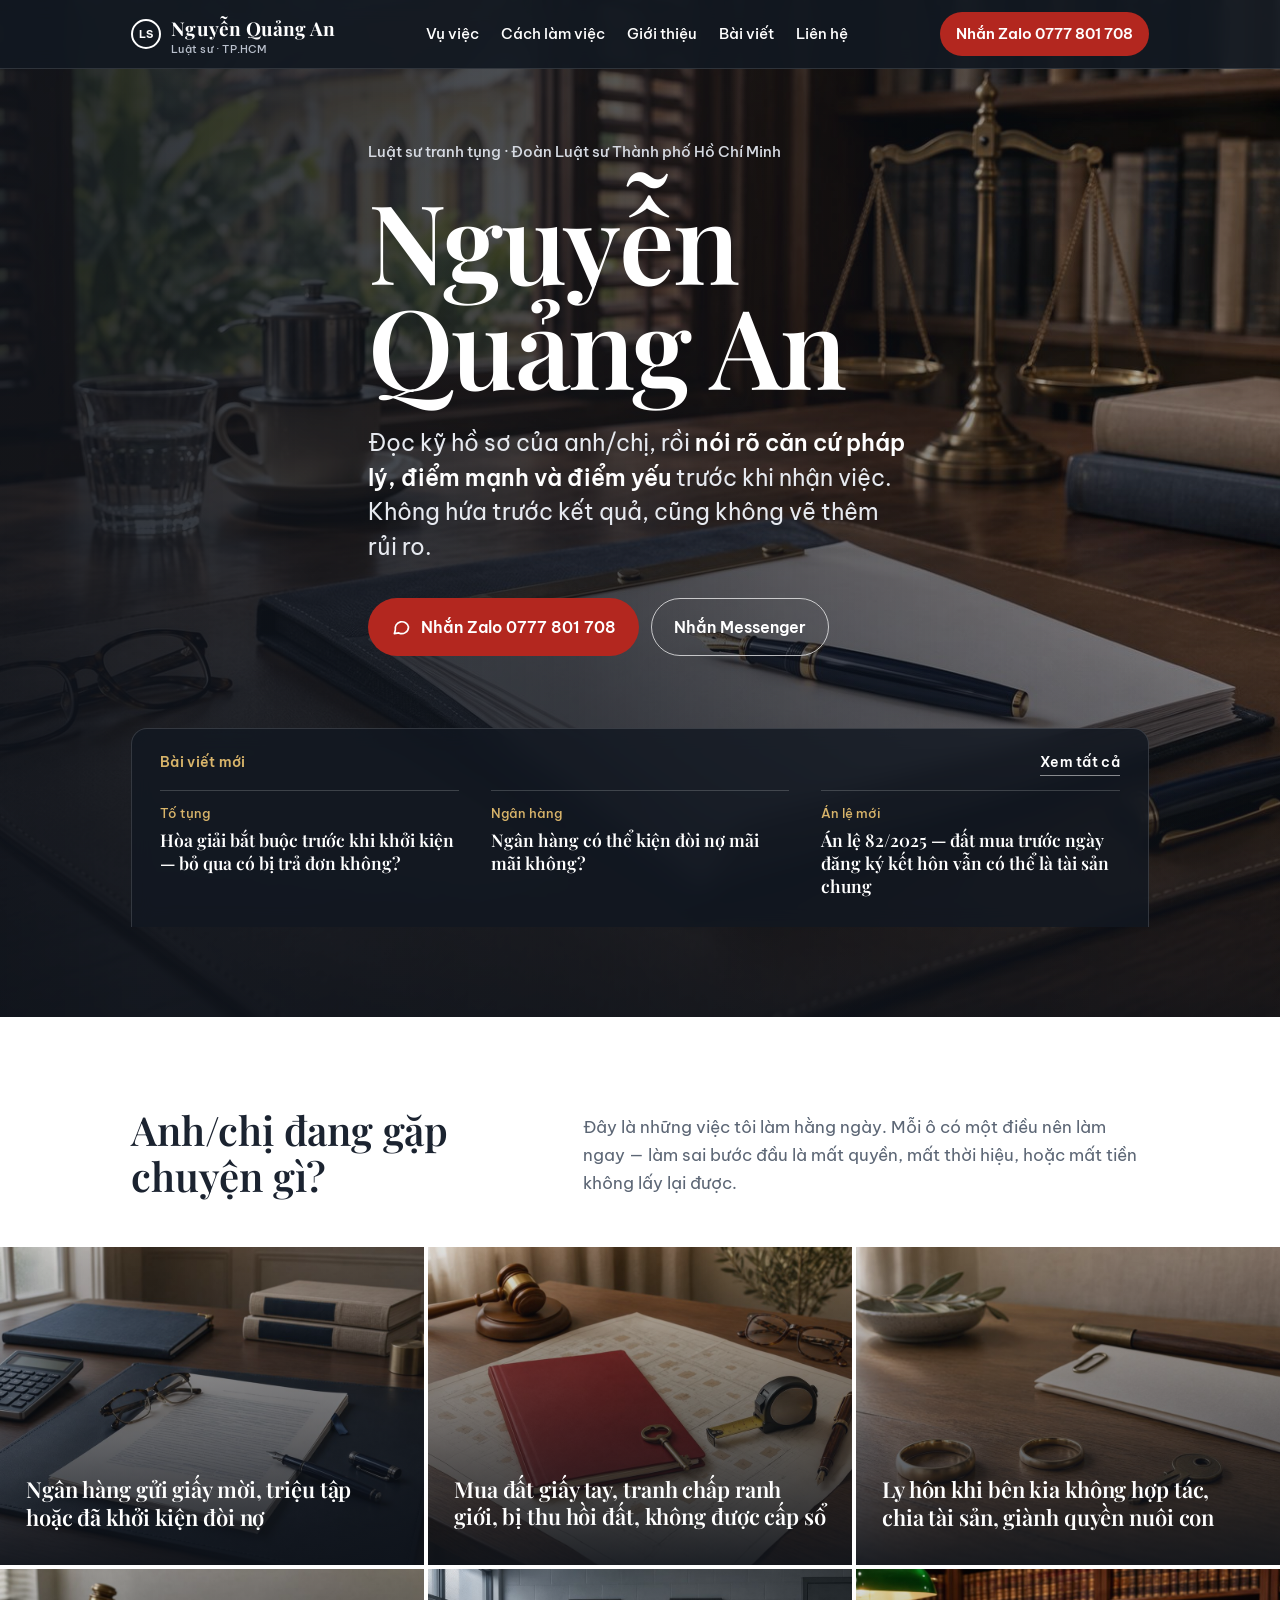
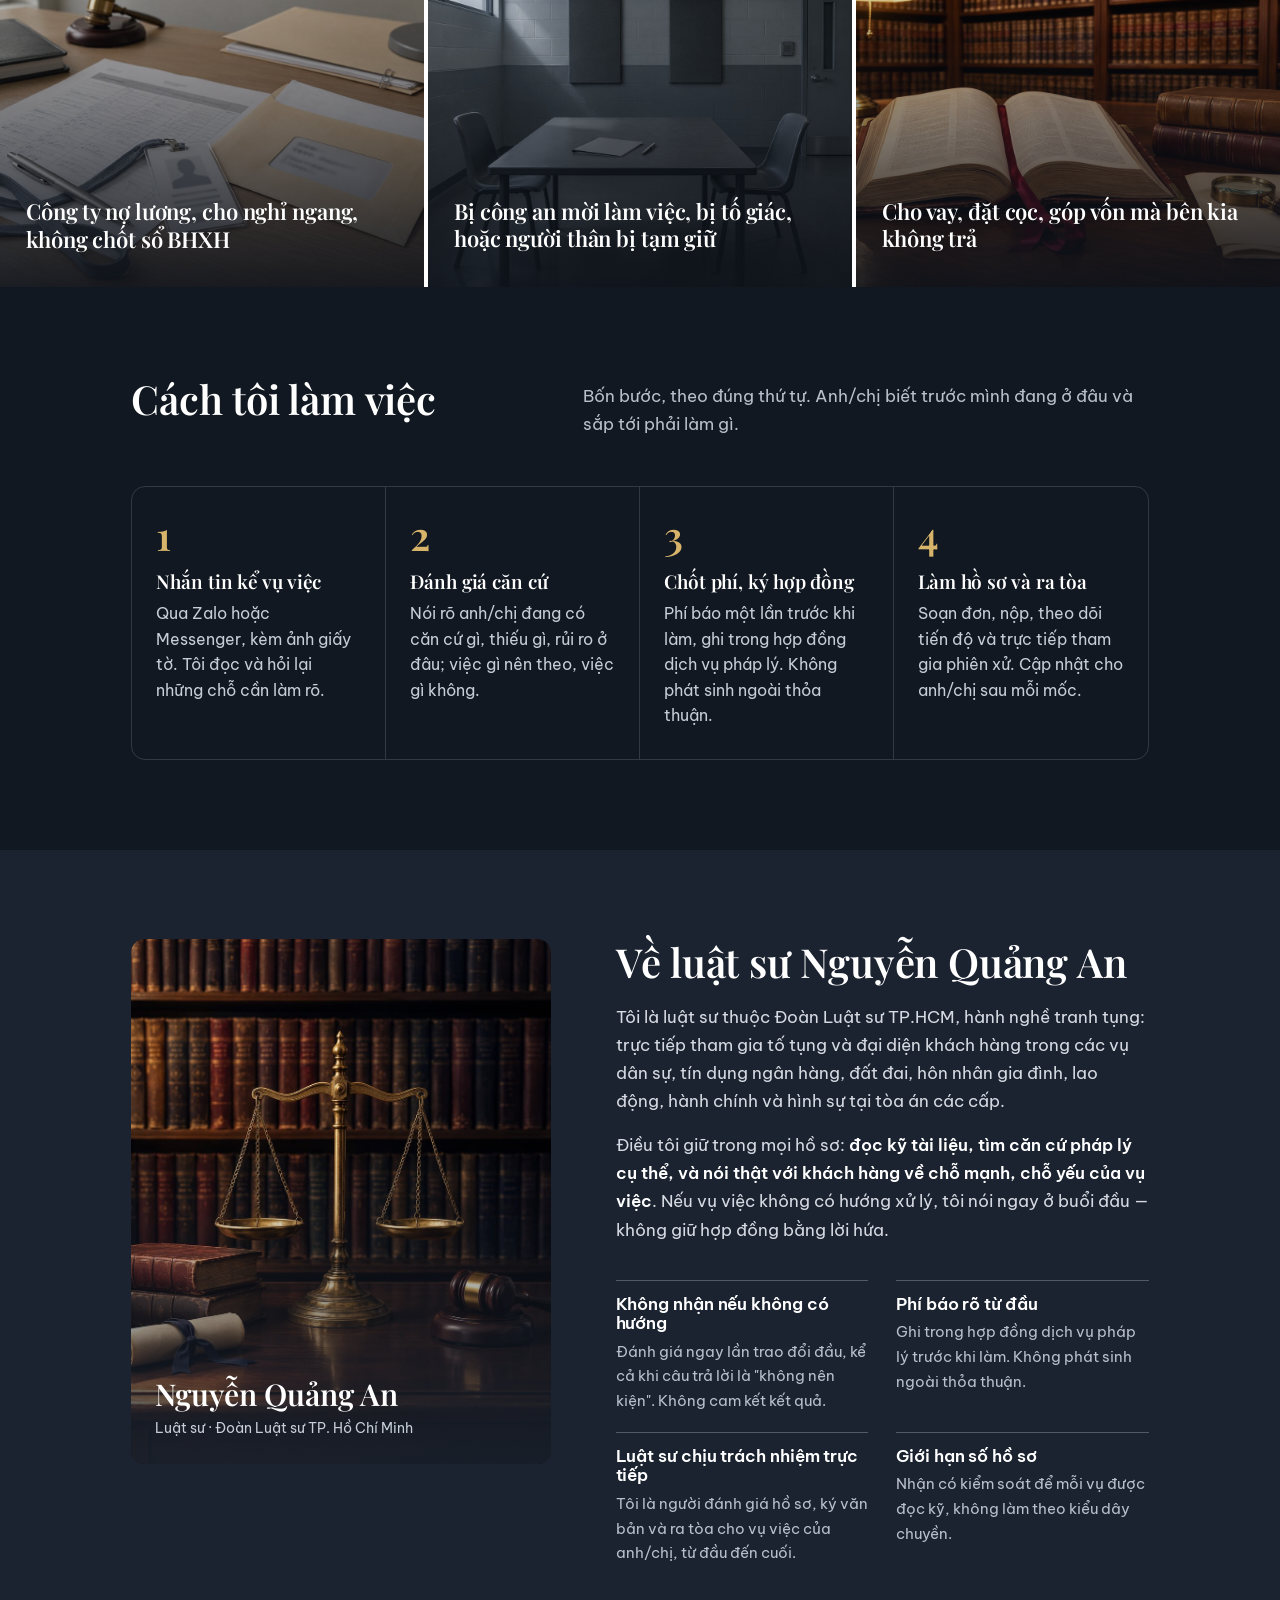
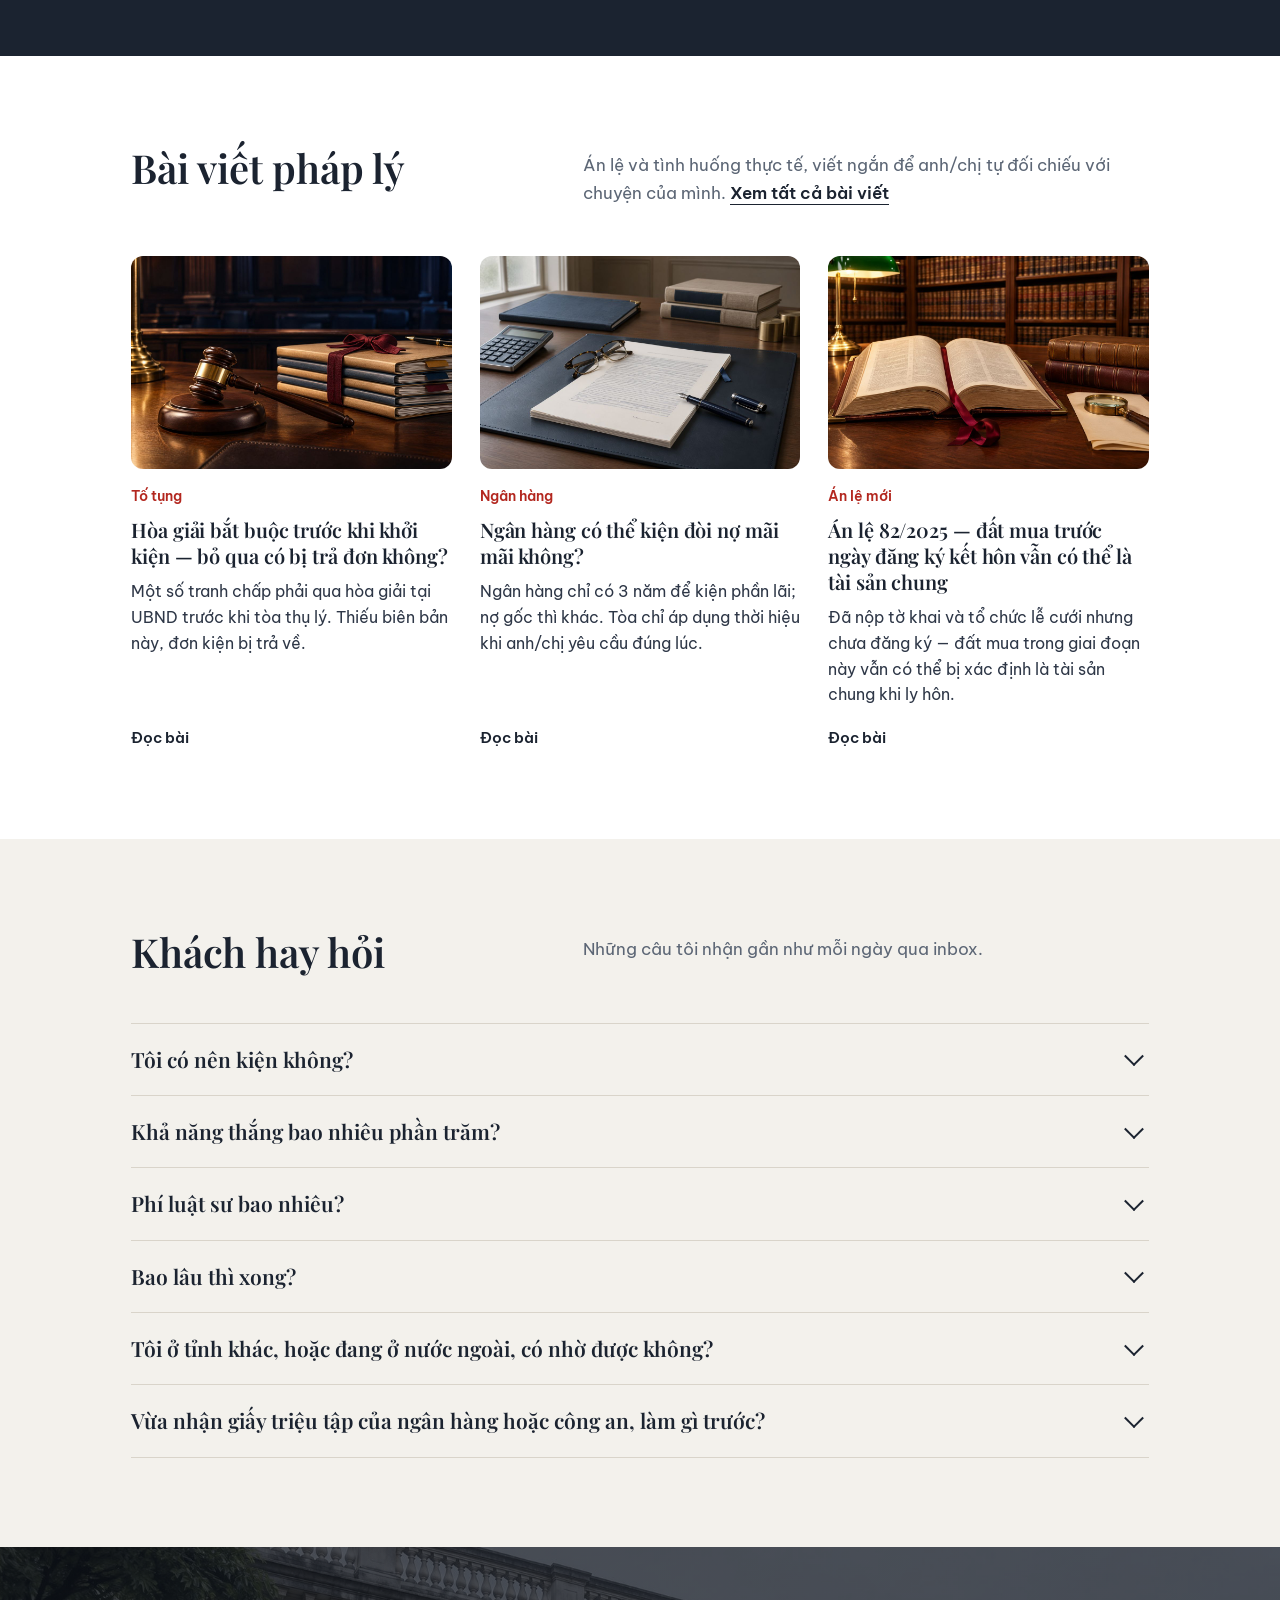
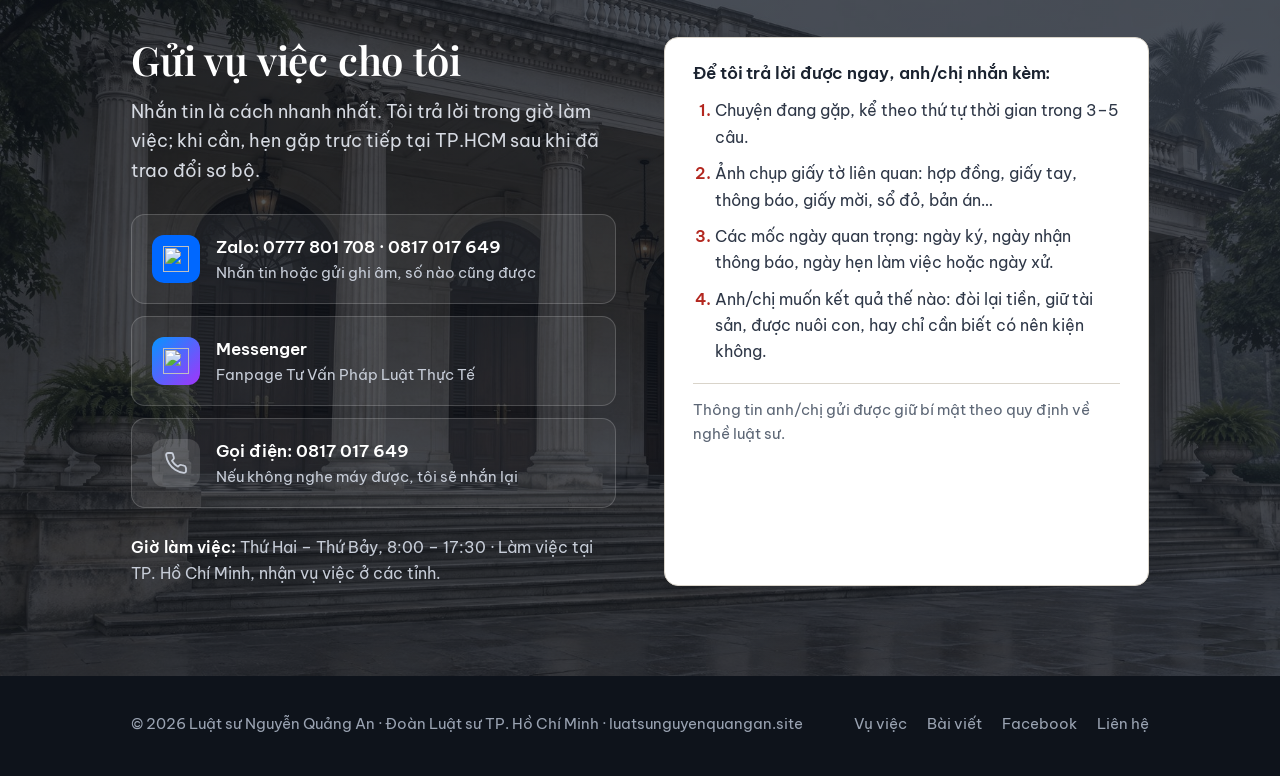
==== index.html @ ac8fe966 "Sua nut Zalo cuoi bai viet" ====
<!DOCTYPE html>
<html lang="vi">
<head>
<meta charset="UTF-8">
<meta name="viewport" content="width=device-width, initial-scale=1.0">
<title>Luật sư Nguyễn Quảng An – Tranh chấp ngân hàng, đất đai, ly hôn tại TP.HCM</title>
<meta name="description" content="Luật sư Nguyễn Quảng An (Đoàn Luật sư TP.HCM) nhận và trả lời vụ việc qua Zalo, Messenger: tranh chấp ngân hàng, đất đai, ly hôn, lao động, hình sự. Đánh giá căn cứ pháp lý rõ ràng trước khi nhận hồ sơ.">
<link rel="canonical" href="https://luatsunguyenquangan.site/">
<meta property="og:title" content="Luật sư Nguyễn Quảng An – TP.HCM">
<meta property="og:description" content="Đọc hồ sơ kỹ, nói rõ căn cứ và rủi ro trước khi nhận. Nhắn Zalo 0777 801 708.">
<meta property="og:type" content="website">
<meta property="og:image" content="https://luatsunguyenquangan.site/img/ban-lam-viec.jpg">
<link rel="preconnect" href="https://fonts.googleapis.com">
<link rel="preconnect" href="https://fonts.gstatic.com" crossorigin>
<link href="https://fonts.googleapis.com/css2?family=Playfair+Display:ital,wght@0,600;0,700;1,600&family=Be+Vietnam+Pro:wght@400;500;600&display=swap" rel="stylesheet">
<link rel="stylesheet" href="style.css?v=20261114d">
<script type="application/ld+json">
{"@context":"https://schema.org","@type":"Attorney","name":"Luật sư Nguyễn Quảng An","url":"https://luatsunguyenquangan.site/","telephone":"+84777801708","areaServed":"Việt Nam","address":{"@type":"PostalAddress","addressLocality":"Thành phố Hồ Chí Minh","addressCountry":"VN"},"memberOf":{"@type":"Organization","name":"Đoàn Luật sư TP.HCM"}}
</script>
</head>
<body class="home">

<header class="top dark" id="top">
  <div class="wrap">
    <a class="brand" href="index.html"><span class="mark">LS</span><span>Nguyễn Quảng An<small>Luật sư · TP.HCM</small></span></a>
    <nav class="nav" aria-label="Chính">
      <a href="#van-de">Vụ việc</a>
      <a href="#cach-lam">Cách làm việc</a>
      <a href="#gioi-thieu">Giới thiệu</a>
      <a href="blog.html">Bài viết</a>
      <a href="#lien-he">Liên hệ</a>
    </nav>
    <a class="top-cta" href="https://zalo.me/0777801708" target="_blank" rel="noopener">Nhắn Zalo 0777 801 708</a>
    <button class="menu-btn" type="button" aria-expanded="false" aria-controls="top" onclick="var t=document.getElementById('top');var o=t.classList.toggle('open');this.setAttribute('aria-expanded',o)">Menu</button>
  </div>
</header>

<main>
<section class="hero-full" aria-labelledby="h1">
  <img class="hero-bg" src="img/ban-lam-viec.jpg" alt="" width="1600" height="1067" fetchpriority="high">
  <div class="wrap hero-inner">
    <p class="kicker">Luật sư tranh tụng · Đoàn Luật sư Thành phố Hồ Chí Minh</p>
    <h1 id="h1"><span>Nguyễn</span><span>Quảng An</span></h1>
    <p class="lede">Đọc kỹ hồ sơ của anh/chị, rồi <b>nói rõ căn cứ pháp lý, điểm mạnh và điểm yếu</b> trước khi nhận việc. Không hứa trước kết quả, cũng không vẽ thêm rủi ro.</p>
    <div class="cta-row">
      <a class="btn btn-seal" href="https://zalo.me/0777801708" target="_blank" rel="noopener">
        <svg viewBox="0 0 24 24" fill="none" stroke="currentColor" stroke-width="2" stroke-linecap="round" stroke-linejoin="round"><path d="M21 12a8 8 0 0 1-11.6 7.1L4 20l1.2-4.4A8 8 0 1 1 21 12z"/></svg>
        Nhắn Zalo 0777 801 708
      </a>
      <a class="btn btn-ghost" href="https://m.me/61588220735976" target="_blank" rel="noopener">Nhắn Messenger</a>
    </div>
  </div>
  <div class="wrap">
    <div class="hero-strip" aria-label="Bài viết mới">
      <div class="strip-head"><span>Bài viết mới</span><a href="blog.html">Xem tất cả</a></div>
      <div class="strip-grid">
        <a href="hoa-giai-bat-buoc-truoc-khi-khoi-kien.html"><small>Tố tụng</small><b>Hòa giải bắt buộc trước khi khởi kiện — bỏ qua có bị trả đơn không?</b></a>
        <a href="thoi-hieu-khoi-kien-no-ngan-hang.html"><small>Ngân hàng</small><b>Ngân hàng có thể kiện đòi nợ mãi mãi không?</b></a>
        <a href="an-le-82-tai-san-chung-vo-chong.html"><small>Án lệ mới</small><b>Án lệ 82/2025 — đất mua trước ngày đăng ký kết hôn vẫn có thể là tài sản chung</b></a>
      </div>
    </div>
  </div>
</section>

<section id="van-de" class="tiles-sec" aria-labelledby="h-vande">
  <div class="wrap">
    <div class="sec-head">
      <h2 id="h-vande">Anh/chị đang gặp chuyện gì?</h2>
      <p>Đây là những việc tôi làm hằng ngày. Mỗi ô có một điều nên làm ngay — làm sai bước đầu là mất quyền, mất thời hiệu, hoặc mất tiền không lấy lại được.</p>
    </div>
  </div>
  <div class="tiles">
    <a class="tile" href="thoi-hieu-khoi-kien-no-ngan-hang.html"><img src="img/ngan-hang.jpg" alt="" loading="lazy" width="1200" height="800"><div class="tile-body"><h3>Ngân hàng gửi giấy mời, triệu tập hoặc đã khởi kiện đòi nợ</h3><p><b>Nên làm ngay:</b> chưa ký bất kỳ biên bản hay văn bản nhận nợ nào. Chụp hợp đồng vay, thông báo nợ và ngày nhận giấy rồi gửi tôi xem trước.</p><span class="tile-link">Đọc về thời hiệu đòi nợ</span></div></a>
    <a class="tile" href="mua-dat-giay-tay-khong-sang-ten-co-kien-duoc-khong.html"><img src="img/dat-dai.jpg" alt="" loading="lazy" width="1200" height="800"><div class="tile-body"><h3>Mua đất giấy tay, tranh chấp ranh giới, bị thu hồi đất, không được cấp sổ</h3><p><b>Nên làm ngay:</b> gom hết giấy tờ gốc: giấy tay, biên nhận tiền, sổ cũ, bản đồ, văn bản của xã/phường. Đừng nộp đơn kiện khi chưa hòa giải ở UBND với loại tranh chấp bắt buộc.</p><span class="tile-link">Đọc về mua đất giấy tay</span></div></a>
    <a class="tile" href="ly-hon-don-phuong-khi-vo-chong-khong-dong-y.html"><img src="img/hon-nhan.jpg" alt="" loading="lazy" width="1200" height="800"><div class="tile-body"><h3>Ly hôn khi bên kia không hợp tác, chia tài sản, giành quyền nuôi con</h3><p><b>Nên làm ngay:</b> xác định tòa nơi bị đơn cư trú và giữ chứng cứ về tiền riêng mua tài sản. Ly hôn đơn phương vẫn làm được dù bên kia không ký.</p><span class="tile-link">Đọc về ly hôn đơn phương</span></div></a>
    <a class="tile" href="#lien-he"><img src="img/lao-dong.jpg" alt="" loading="lazy" width="1200" height="800"><div class="tile-body"><h3>Công ty nợ lương, cho nghỉ ngang, không chốt sổ BHXH</h3><p><b>Nên làm ngay:</b> lưu lại tin nhắn, email, bảng chấm công và quyết định cho nghỉ. Thời hiệu khiếu nại và khởi kiện lao động ngắn, nên cần làm sớm.</p><span class="tile-link">Gửi tình huống</span></div></a>
    <a class="tile" href="#lien-he"><img src="img/hinh-su.jpg" alt="" loading="lazy" width="1200" height="800"><div class="tile-body"><h3>Bị công an mời làm việc, bị tố giác, hoặc người thân bị tạm giữ</h3><p><b>Nên làm ngay:</b> hỏi rõ mình được mời với tư cách gì, về việc gì trước khi lên làm việc; không khai theo gợi ý. Luật sư có thể tham gia ngay từ giai đoạn điều tra.</p><span class="tile-link">Gửi tình huống</span></div></a>
    <a class="tile" href="an-le-81-doi-lai-tai-san-khong-thoi-hieu.html"><img src="img/an-le.jpg" alt="" loading="lazy" width="1200" height="800"><div class="tile-body"><h3>Cho vay, đặt cọc, góp vốn mà bên kia không trả</h3><p><b>Nên làm ngay:</b> giữ nguyên tin nhắn chuyển khoản và mọi lần bên kia thừa nhận nợ — một dòng tin nhắn xác nhận nợ có thể quyết định việc còn hay hết thời hiệu.</p><span class="tile-link">Đọc Án lệ 81/2025</span></div></a>
  </div>
</section>

<section id="cach-lam" class="dark-sec" aria-labelledby="h-cachlam">
  <div class="wrap">
    <div class="sec-head">
      <h2 id="h-cachlam">Cách tôi làm việc</h2>
      <p>Bốn bước, theo đúng thứ tự. Anh/chị biết trước mình đang ở đâu và sắp tới phải làm gì.</p>
    </div>
    <div class="steps">
      <div class="step"><div class="n">1</div><h3>Nhắn tin kể vụ việc</h3><p>Qua Zalo hoặc Messenger, kèm ảnh giấy tờ. Tôi đọc và hỏi lại những chỗ cần làm rõ.</p></div>
      <div class="step"><div class="n">2</div><h3>Đánh giá căn cứ</h3><p>Nói rõ anh/chị đang có căn cứ gì, thiếu gì, rủi ro ở đâu; việc gì nên theo, việc gì không.</p></div>
      <div class="step"><div class="n">3</div><h3>Chốt phí, ký hợp đồng</h3><p>Phí báo một lần trước khi làm, ghi trong hợp đồng dịch vụ pháp lý. Không phát sinh ngoài thỏa thuận.</p></div>
      <div class="step"><div class="n">4</div><h3>Làm hồ sơ và ra tòa</h3><p>Soạn đơn, nộp, theo dõi tiến độ và trực tiếp tham gia phiên xử. Cập nhật cho anh/chị sau mỗi mốc.</p></div>
    </div>
  </div>
</section>

<section id="gioi-thieu" class="about" aria-labelledby="h-gioithieu">
  <div class="wrap">
    <div>
      <div class="portrait">
        <img src="img/can-can-cong-ly.jpg" alt="Cán cân công lý trước kệ sách luật" width="900" height="1121" loading="lazy">
        <div class="ph"><b>Nguyễn Quảng An</b><span>Luật sư · Đoàn Luật sư TP. Hồ Chí Minh</span></div>
      </div>
    </div>
    <div>
      <h2 id="h-gioithieu">Về luật sư Nguyễn Quảng An</h2>
      <p style="margin-top:18px">Tôi là luật sư thuộc Đoàn Luật sư TP.HCM, hành nghề tranh tụng: trực tiếp tham gia tố tụng và đại diện khách hàng trong các vụ dân sự, tín dụng ngân hàng, đất đai, hôn nhân gia đình, lao động, hành chính và hình sự tại tòa án các cấp.</p>
      <p>Điều tôi giữ trong mọi hồ sơ: <b>đọc kỹ tài liệu, tìm căn cứ pháp lý cụ thể, và nói thật với khách hàng về chỗ mạnh, chỗ yếu của vụ việc</b>. Nếu vụ việc không có hướng xử lý, tôi nói ngay ở buổi đầu — không giữ hợp đồng bằng lời hứa.</p>
      <div class="rules">
        <div class="rule"><h3>Không nhận nếu không có hướng</h3><p>Đánh giá ngay lần trao đổi đầu, kể cả khi câu trả lời là "không nên kiện". Không cam kết kết quả.</p></div>
        <div class="rule"><h3>Phí báo rõ từ đầu</h3><p>Ghi trong hợp đồng dịch vụ pháp lý trước khi làm. Không phát sinh ngoài thỏa thuận.</p></div>
        <div class="rule"><h3>Luật sư chịu trách nhiệm trực tiếp</h3><p>Tôi là người đánh giá hồ sơ, ký văn bản và ra tòa cho vụ việc của anh/chị, từ đầu đến cuối.</p></div>
        <div class="rule"><h3>Giới hạn số hồ sơ</h3><p>Nhận có kiểm soát để mỗi vụ được đọc kỹ, không làm theo kiểu dây chuyền.</p></div>
      </div>
    </div>
  </div>
</section>

<section aria-labelledby="h-baiviet" class="posts-sec">
  <div class="wrap">
    <div class="sec-head">
      <h2 id="h-baiviet">Bài viết pháp lý</h2>
      <p>Án lệ và tình huống thực tế, viết ngắn để anh/chị tự đối chiếu với chuyện của mình. <a href="blog.html" class="inline-link">Xem tất cả bài viết</a></p>
    </div>
    <div class="posts">
      <article class="post"><a class="thumb" href="hoa-giai-bat-buoc-truoc-khi-khoi-kien.html" tabindex="-1" aria-hidden="true"><img src="img/to-tung.jpg" alt="" loading="lazy" width="1200" height="800"></a><span class="cat">Tố tụng</span><h3><a href="hoa-giai-bat-buoc-truoc-khi-khoi-kien.html">Hòa giải bắt buộc trước khi khởi kiện — bỏ qua có bị trả đơn không?</a></h3><p>Một số tranh chấp phải qua hòa giải tại UBND trước khi tòa thụ lý. Thiếu biên bản này, đơn kiện bị trả về.</p><a class="read" href="hoa-giai-bat-buoc-truoc-khi-khoi-kien.html">Đọc bài</a></article>
      <article class="post"><a class="thumb" href="thoi-hieu-khoi-kien-no-ngan-hang.html" tabindex="-1" aria-hidden="true"><img src="img/ngan-hang.jpg" alt="" loading="lazy" width="1200" height="800"></a><span class="cat">Ngân hàng</span><h3><a href="thoi-hieu-khoi-kien-no-ngan-hang.html">Ngân hàng có thể kiện đòi nợ mãi mãi không?</a></h3><p>Ngân hàng chỉ có 3 năm để kiện phần lãi; nợ gốc thì khác. Tòa chỉ áp dụng thời hiệu khi anh/chị yêu cầu đúng lúc.</p><a class="read" href="thoi-hieu-khoi-kien-no-ngan-hang.html">Đọc bài</a></article>
      <article class="post"><a class="thumb" href="an-le-82-tai-san-chung-vo-chong.html" tabindex="-1" aria-hidden="true"><img src="img/an-le.jpg" alt="" loading="lazy" width="1200" height="800"></a><span class="cat">Án lệ mới</span><h3><a href="an-le-82-tai-san-chung-vo-chong.html">Án lệ 82/2025 — đất mua trước ngày đăng ký kết hôn vẫn có thể là tài sản chung</a></h3><p>Đã nộp tờ khai và tổ chức lễ cưới nhưng chưa đăng ký — đất mua trong giai đoạn này vẫn có thể bị xác định là tài sản chung khi ly hôn.</p><a class="read" href="an-le-82-tai-san-chung-vo-chong.html">Đọc bài</a></article>
    </div>
  </div>
</section>

<section class="sec-faq" aria-labelledby="h-hoidap">
  <div class="wrap">
    <div class="sec-head">
      <h2 id="h-hoidap">Khách hay hỏi</h2>
      <p>Những câu tôi nhận gần như mỗi ngày qua inbox.</p>
    </div>
    <div class="faq">
      <details><summary>Tôi có nên kiện không?</summary><div class="a"><p>Tùy ba thứ: chứng cứ đang có, còn thời hiệu hay không, và giá trị tranh chấp so với chi phí theo đuổi. Gửi tôi tình huống và ảnh giấy tờ, tôi sẽ nói có căn cứ để theo hay không trước khi bàn đến chuyện phí.</p></div></details>
      <details><summary>Khả năng thắng bao nhiêu phần trăm?</summary><div class="a"><p>Luật sư không được và không thể cam kết kết quả. Sau khi đọc hồ sơ, tôi nói rõ anh/chị đang có căn cứ gì, bên kia có gì, điểm nào rủi ro và cần bổ sung chứng cứ gì — để anh/chị tự quyết định có theo hay không.</p></div></details>
      <details><summary>Phí luật sư bao nhiêu?</summary><div class="a"><p>Phí được báo trước khi ký hợp đồng và không phát sinh thêm. Mức phí tùy độ phức tạp và giai đoạn tham gia, tôi trao đổi minh bạch ngay sau khi nắm được vụ việc.</p></div></details>
      <details><summary>Bao lâu thì xong?</summary><div class="a"><p>Vụ dân sự thường mất 6–18 tháng ở cấp sơ thẩm. Vụ hòa giải thành trước phiên tòa nhanh hơn nhiều. Tôi sẽ ước lượng cụ thể sau khi xem hồ sơ.</p></div></details>
      <details><summary>Tôi ở tỉnh khác, hoặc đang ở nước ngoài, có nhờ được không?</summary><div class="a"><p>Được. Trao đổi ban đầu qua Zalo, gửi ảnh hoặc bản scan hồ sơ. Tôi nhận vụ việc tại TP.HCM và các tỉnh; với khách ở nước ngoài, nhắn tin để tôi trả lời theo múi giờ của anh/chị.</p></div></details>
      <details><summary>Vừa nhận giấy triệu tập của ngân hàng hoặc công an, làm gì trước?</summary><div class="a"><p>Chưa ký văn bản nào trước khi được tư vấn, và nhắn cho tôi ngay kèm ảnh giấy mời. Hành động sai ở bước đầu có thể làm mất quyền phản đối hoặc mất lợi thế về thời hiệu.</p></div></details>
    </div>
  </div>
</section>

<section id="lien-he" class="contact-full" aria-labelledby="h-lienhe">
  <img class="contact-bg" src="img/toa-an.jpg" alt="" width="1800" height="1016" loading="lazy">
  <div class="wrap contact-inner">
    <div>
      <h2 id="h-lienhe">Gửi vụ việc cho tôi</h2>
      <p class="lead">Nhắn tin là cách nhanh nhất. Tôi trả lời trong giờ làm việc; khi cần, hẹn gặp trực tiếp tại TP.HCM sau khi đã trao đổi sơ bộ.</p>
      <a class="chan" href="https://zalo.me/0777801708" target="_blank" rel="noopener"><span class="ic z"><img src="https://cdn.simpleicons.org/zalo/ffffff" alt="" width="26" height="26"></span><span><b>Zalo: 0777 801 708 · 0817 017 649</b><span>Nhắn tin hoặc gửi ghi âm, số nào cũng được</span></span></a>
      <a class="chan" href="https://m.me/61588220735976" target="_blank" rel="noopener"><span class="ic m"><img src="https://cdn.simpleicons.org/messenger/ffffff" alt="" width="26" height="26"></span><span><b>Messenger</b><span>Fanpage Tư Vấn Pháp Luật Thực Tế</span></span></a>
      <a class="chan" href="tel:0817017649"><span class="ic p"><svg viewBox="0 0 24 24" width="24" height="24" fill="none" stroke="currentColor" stroke-width="1.8" stroke-linecap="round" stroke-linejoin="round"><path d="M22 16.9v3a2 2 0 0 1-2.2 2 19.8 19.8 0 0 1-8.6-3.1 19.5 19.5 0 0 1-6-6A19.8 19.8 0 0 1 2.1 4.2 2 2 0 0 1 4.1 2h3a2 2 0 0 1 2 1.7c.1.9.4 1.8.7 2.6a2 2 0 0 1-.5 2.1L8 9.7a16 16 0 0 0 6 6l1.3-1.3a2 2 0 0 1 2.1-.4c.8.3 1.7.5 2.6.7a2 2 0 0 1 1.7 2z"/></svg></span><span><b>Gọi điện: 0817 017 649</b><span>Nếu không nghe máy được, tôi sẽ nhắn lại</span></span></a>
      <p class="addr"><b>Giờ làm việc:</b> Thứ Hai – Thứ Bảy, 8:00 – 17:30 · Làm việc tại TP. Hồ Chí Minh, nhận vụ việc ở các tỉnh.</p>
    </div>
    <aside class="hint">
      <h3>Để tôi trả lời được ngay, anh/chị nhắn kèm:</h3>
      <ol>
        <li>Chuyện đang gặp, kể theo thứ tự thời gian trong 3–5 câu.</li>
        <li>Ảnh chụp giấy tờ liên quan: hợp đồng, giấy tay, thông báo, giấy mời, sổ đỏ, bản án…</li>
        <li>Các mốc ngày quan trọng: ngày ký, ngày nhận thông báo, ngày hẹn làm việc hoặc ngày xử.</li>
        <li>Anh/chị muốn kết quả thế nào: đòi lại tiền, giữ tài sản, được nuôi con, hay chỉ cần biết có nên kiện không.</li>
      </ol>
      <p class="note">Thông tin anh/chị gửi được giữ bí mật theo quy định về nghề luật sư.</p>
    </aside>
  </div>
</section>
</main>

<footer class="foot dark">
  <div class="wrap">
    <div>© 2026 Luật sư Nguyễn Quảng An · Đoàn Luật sư TP. Hồ Chí Minh · luatsunguyenquangan.site</div>
    <nav aria-label="Chân trang">
      <a href="#van-de">Vụ việc</a>
      <a href="blog.html">Bài viết</a>
      <a href="https://www.facebook.com/profile.php?id=61588220735976" target="_blank" rel="noopener">Facebook</a>
      <a href="#lien-he">Liên hệ</a>
    </nav>
  </div>
</footer>

<div class="bar" aria-label="Liên hệ nhanh">
  <a class="btn btn-seal" href="https://zalo.me/0777801708" target="_blank" rel="noopener">Nhắn Zalo</a>
  <a class="btn btn-line" href="https://m.me/61588220735976" target="_blank" rel="noopener">Messenger</a>
</div>
</body>
</html>
---- style.css ----
/* Luật sư Nguyễn Quảng An — style.css (bản thiết kế lại 14/11/2026) */
:root{
  --ink:#1B2330;
  --ink-2:#2E3747;
  --muted:#5C6675;
  --paper:#FFFFFF;
  --stone:#F3F1EC;
  --stone-2:#E8E4DC;
  --line:#D9D4CA;
  --seal:#B3271F;
  --seal-dark:#8E1C16;
  --brass:#8C6D2F;
  --serif:'Playfair Display',Georgia,'Times New Roman',serif;
  --sans:'Be Vietnam Pro',system-ui,-apple-system,'Segoe UI',Arial,sans-serif;
  --max:1120px;
  --gutter:clamp(20px,4vw,56px);
}
*{box-sizing:border-box;margin:0;padding:0}
html{scroll-behavior:smooth;-webkit-text-size-adjust:100%}
@media (prefers-reduced-motion:reduce){html{scroll-behavior:auto}*{transition:none!important;animation:none!important}}
body{font-family:var(--sans);font-size:17px;line-height:1.65;color:var(--ink);background:var(--paper);font-weight:400}
img{max-width:100%;display:block}
a{color:inherit;text-decoration:none}
a:focus-visible,button:focus-visible,summary:focus-visible{outline:3px solid var(--seal);outline-offset:3px;border-radius:2px}
h1,h2,h3{font-family:var(--serif);font-weight:600;line-height:1.15;letter-spacing:-.005em}
h2{font-size:clamp(28px,3.4vw,40px)}
h3{font-size:22px}
p{max-width:62ch}
.wrap{max-width:var(--max);margin:0 auto;padding-left:var(--gutter);padding-right:var(--gutter)}
.sr{position:absolute;width:1px;height:1px;overflow:hidden;clip:rect(0 0 0 0)}

/* ---------- header ---------- */
.top{position:sticky;top:0;z-index:50;background:rgba(255,255,255,.94);backdrop-filter:blur(10px);border-bottom:1px solid var(--line)}
.top .wrap{display:flex;align-items:center;justify-content:space-between;height:68px;gap:16px}
.brand{white-space:nowrap;font-family:var(--serif);font-size:19px;font-weight:700;letter-spacing:.01em;display:flex;align-items:center;gap:10px}
.brand .mark{width:30px;height:30px;border:2px solid var(--ink);border-radius:50%;display:grid;place-items:center;font-size:11px;font-weight:700;font-family:var(--sans);letter-spacing:.04em}
.brand small{display:block;font-family:var(--sans);font-weight:500;font-size:11px;color:var(--muted);letter-spacing:.02em;line-height:1}
.nav{display:flex;gap:22px;font-size:14.5px;white-space:nowrap;font-weight:500;color:var(--ink-2)}
.nav a:hover{color:var(--seal)}
.top-cta{font-size:15px;font-weight:600;padding:10px 16px;border-radius:999px;background:var(--ink);color:#fff;white-space:nowrap}
.top-cta:hover{background:var(--seal)}
.menu-btn{display:none;border:1px solid var(--line);background:#fff;border-radius:8px;padding:8px 10px;font:inherit;font-size:14px}
@media (max-width:1000px){
  .nav{display:none}
  .top.open .nav{display:flex;position:absolute;left:0;right:0;top:68px;background:#fff;flex-direction:column;gap:0;border-bottom:1px solid var(--line);padding:8px 0}
  .top.open .nav a{padding:14px var(--gutter);border-top:1px solid var(--stone-2)}
  .menu-btn{display:inline-block}
  .top-cta{display:none}
}

/* ---------- hero ---------- */
.hero{padding:clamp(48px,8vw,104px) 0 clamp(40px,6vw,72px);border-bottom:1px solid var(--line);position:relative;overflow:hidden}
.hero .wrap{display:grid;grid-template-columns:minmax(0,1.15fr) minmax(0,.85fr);gap:48px;align-items:center}
.hero-art{position:relative;padding:0 0 28px 28px}
.hero-art img{width:100%;height:auto;aspect-ratio:4/3;object-fit:cover;border-radius:16px;display:block;box-shadow:0 24px 60px -30px rgba(27,35,48,.45)}
.hero-art .stamp{position:absolute;left:-6px;bottom:-6px;background:#fff;margin:0;width:170px;height:170px}
.hero h1{font-size:clamp(46px,8.2vw,104px);font-weight:600;line-height:.98;letter-spacing:-.02em}
.hero h1 span{display:block}
.kicker{font-size:15px;color:var(--muted);margin-bottom:22px;font-weight:500}
.lede{font-size:clamp(19px,2vw,23px);line-height:1.5;margin-top:28px;max-width:30ch;font-weight:400;color:var(--ink-2)}
.lede b{font-weight:600;color:var(--ink)}
.cta-row{display:flex;flex-wrap:wrap;gap:12px;margin-top:34px}
.btn{display:inline-flex;align-items:center;gap:10px;padding:15px 22px;border-radius:999px;font-weight:600;font-size:16px;border:1.5px solid transparent;transition:background .15s,color .15s,border-color .15s}
.btn svg{width:20px;height:20px;flex:none}
.btn-seal{background:var(--seal);color:#fff}
.btn-seal:hover{background:var(--seal-dark)}
.btn-line{border-color:var(--ink);color:var(--ink);background:transparent}
.btn-line:hover{background:var(--ink);color:#fff}
.btn-white{background:#fff;color:var(--ink)}
.btn-white:hover{background:var(--stone)}
.creds{margin-top:36px;padding-top:20px;border-top:1px solid var(--line);font-size:14.5px;color:var(--muted);display:flex;flex-wrap:wrap;gap:6px 26px}
.creds span{position:relative}
/* the one bold element: the stamp */
.stamp{width:170px;height:170px;border:3px solid var(--seal);border-radius:50%;color:var(--seal);display:grid;place-items:center;text-align:center;transform:rotate(-9deg);position:relative;box-shadow:inset 0 0 0 5px #fff,inset 0 0 0 6.5px var(--seal);font-family:var(--sans);user-select:none;margin-bottom:14px}
.stamp .in{padding:18px;font-weight:700;font-size:13px;letter-spacing:.06em;line-height:1.35;text-transform:uppercase}
.stamp .in b{display:block;font-family:var(--serif);font-size:30px;font-weight:700;letter-spacing:0;text-transform:none;margin:4px 0 2px;line-height:1}
.stamp .in small{display:block;font-weight:600;font-size:11px;letter-spacing:.08em;margin-top:4px}
@media (max-width:860px){
  .hero .wrap{grid-template-columns:1fr;gap:28px;align-items:start}
  .hero-art{order:2;padding:0 0 22px 18px;max-width:520px}
  .hero-art .stamp{width:130px;height:130px;left:-4px;bottom:-4px}
  .stamp .in{padding:12px;font-size:10.5px}
  .stamp .in b{font-size:22px}
  .stamp .in small{font-size:9px}
  .lede{max-width:none}
}

/* ảnh ngang trước mục liên hệ */
.band{height:clamp(220px,34vw,420px);overflow:hidden}
.band img{width:100%;height:100%;object-fit:cover;object-position:center 60%;display:block}

/* ---------- sections ---------- */
section{padding:clamp(56px,7vw,96px) 0}
.sec-head{display:grid;grid-template-columns:minmax(0,1fr) minmax(0,1.4fr);gap:24px 48px;align-items:start;margin-bottom:clamp(28px,4vw,48px)}
.sec-head p{color:var(--muted);font-size:17px;margin-top:6px}
@media (max-width:760px){.sec-head{grid-template-columns:1fr;gap:10px}}

/* vấn đề — rows */
.issues{display:grid;grid-template-columns:repeat(2,1fr);gap:24px}
.issue{display:grid;grid-template-columns:minmax(0,1fr);border:1px solid var(--line);border-radius:16px;overflow:hidden;background:#fff}
.issue-img{aspect-ratio:16/7;overflow:hidden;background:var(--stone)}
.issue-img img{width:100%;height:100%;object-fit:cover;display:block}
.issue-body{padding:22px 24px 24px;display:grid;gap:10px}
.issue h3{font-size:21px;line-height:1.3}
.issue p{font-size:16px;color:var(--ink-2);max-width:none}
.issue .first{font-weight:600;color:var(--ink)}
.issue a.more{font-size:14.5px;font-weight:600;color:var(--seal);white-space:nowrap;border-bottom:1.5px solid transparent;padding-bottom:2px}
.issue a.more:hover{border-color:var(--seal)}
@media (max-width:860px){.issues{grid-template-columns:1fr}}

/* quy trình — numbered (a true sequence) */
.steps{display:grid;grid-template-columns:repeat(4,1fr);gap:0;border:1px solid var(--line);border-radius:14px;overflow:hidden;background:var(--stone)}
.step{padding:28px 24px 30px;border-right:1px solid var(--line)}
.step:last-child{border-right:0}
.step .n{font-family:var(--serif);font-size:40px;line-height:1;color:var(--brass);font-weight:600;margin-bottom:16px}
.step h3{font-size:19px;margin-bottom:8px}
.step p{font-size:15.5px;color:var(--ink-2)}
@media (max-width:900px){.steps{grid-template-columns:1fr 1fr}.step:nth-child(2){border-right:0}.step:nth-child(1),.step:nth-child(2){border-bottom:1px solid var(--line)}}
@media (max-width:520px){.steps{grid-template-columns:1fr}.step{border-right:0;border-bottom:1px solid var(--line)}.step:last-child{border-bottom:0}}

/* vụ việc */
.cases{display:grid;grid-template-columns:repeat(3,1fr);gap:22px}
.case{background:var(--stone);border-radius:14px;padding:26px 26px 28px;display:flex;flex-direction:column;gap:14px}
.case .tag{font-size:13px;font-weight:600;color:var(--brass);display:flex;align-items:center;gap:8px}
.case .tag i{width:8px;height:8px;border-radius:50%;background:currentColor;display:inline-block}
.case .tag.live{color:var(--seal)}
.case h3{font-size:20px;line-height:1.3}
.case dl{font-size:15px;color:var(--ink-2);display:grid;gap:10px}
.case dt{font-weight:600;color:var(--ink);font-size:13.5px;margin-bottom:2px}
.case .result{margin-top:auto;padding-top:14px;border-top:1px solid var(--line);font-weight:600;color:var(--ink)}
@media (max-width:900px){.cases{grid-template-columns:1fr}}

/* đánh giá */
.quotes{display:grid;grid-template-columns:repeat(3,1fr);gap:40px}
.quote{border-left:3px solid var(--seal);padding-left:20px}
.quote p{font-family:var(--serif);font-size:19px;line-height:1.5;font-style:italic;color:var(--ink)}
.quote footer{margin-top:14px;font-size:14.5px;color:var(--muted)}
.quote footer b{color:var(--ink);font-weight:600;display:block}
@media (max-width:900px){.quotes{grid-template-columns:1fr;gap:28px}}

/* giới thiệu */
.about{background:var(--ink);color:#fff}
.about .wrap{display:grid;grid-template-columns:minmax(0,.9fr) minmax(0,1.1fr);gap:48px;align-items:start}
.about h2{color:#fff}
.about p{color:#D6DAE2;font-size:17px}
.about p+p{margin-top:16px}
.about p b{color:#fff;font-weight:600}
.portrait{aspect-ratio:4/5;border-radius:14px;overflow:hidden;background:var(--ink-2);position:relative;max-width:420px}
.portrait img{width:100%;height:100%;object-fit:cover}
.portrait .ph{position:absolute;inset:0;display:flex;flex-direction:column;justify-content:flex-end;padding:24px;background:linear-gradient(180deg,rgba(27,35,48,0) 40%,rgba(27,35,48,.85));color:#fff}
.portrait .ph b{font-family:var(--serif);font-size:30px;font-weight:600;line-height:1.1}
.portrait .ph span{font-size:14px;color:#C7CDD8;margin-top:6px}
.rules{margin-top:36px;display:grid;grid-template-columns:1fr 1fr;gap:18px 28px}
.rule{border-top:1px solid rgba(255,255,255,.25);padding-top:14px}
.rule h3{font-size:17px;color:#fff;margin-bottom:6px;font-family:var(--sans);font-weight:600}
.rule p{font-size:15px;color:#B9C0CC;max-width:none}
@media (max-width:860px){.about .wrap{grid-template-columns:1fr}.portrait{max-width:360px}}
@media (max-width:520px){.rules{grid-template-columns:1fr}}

/* hỏi đáp */
.sec-faq{background:var(--stone)}
.faq{border-top:1px solid var(--line)}
.faq details{border-bottom:1px solid var(--line)}
.faq summary{list-style:none;cursor:pointer;padding:22px 44px 22px 0;font-family:var(--serif);font-size:21px;font-weight:600;position:relative;line-height:1.3}
.faq summary::-webkit-details-marker{display:none}
.faq summary::after{content:"";position:absolute;right:8px;top:50%;width:12px;height:12px;border-right:2px solid var(--ink);border-bottom:2px solid var(--ink);transform:translateY(-70%) rotate(45deg);transition:transform .2s}
.faq details[open] summary::after{transform:translateY(-30%) rotate(-135deg)}
.faq .a{padding:0 0 24px;color:var(--ink-2);font-size:16.5px}
.faq .a p{max-width:70ch}

/* blog */
.posts{display:grid;grid-template-columns:repeat(3,1fr);gap:28px}
.post{display:flex;flex-direction:column;gap:10px}
.post .thumb{display:block;aspect-ratio:3/2;overflow:hidden;border-radius:12px;background:var(--stone);margin-bottom:6px}
.post .thumb img{width:100%;height:100%;object-fit:cover;display:block;transition:transform .4s}
.post:hover .thumb img{transform:scale(1.03)}
.post .cat{font-size:13.5px;font-weight:600;color:var(--seal)}
.post h3{font-size:20px;line-height:1.3}
.post h3 a:hover{color:var(--seal)}
.post p{font-size:15.5px;color:var(--ink-2)}
.post .read{margin-top:auto;font-size:14.5px;font-weight:600;color:var(--ink);padding-top:8px}
.post .read:hover{color:var(--seal)}
@media (max-width:860px){.posts{grid-template-columns:1fr;gap:22px}}

/* ảnh đầu bài viết */
.art-cover{margin-top:28px;border-radius:16px;overflow:hidden;aspect-ratio:21/8;background:var(--stone)}
.art-cover img{width:100%;height:100%;object-fit:cover;display:block}

/* blog page */
.blog-hero{padding:clamp(40px,6vw,72px) 0 24px}
.blog-hero h1{font-size:clamp(36px,5vw,60px)}
.blog-hero p{color:var(--muted);margin-top:12px;font-size:18px}
.filters{display:flex;flex-wrap:wrap;gap:8px;margin:28px 0 0}
.filters button{font:inherit;font-size:14.5px;font-weight:500;padding:8px 14px;border-radius:999px;border:1px solid var(--line);background:#fff;cursor:pointer;color:var(--ink-2)}
.filters button:hover{border-color:var(--ink)}
.filters button[aria-pressed=true]{background:var(--ink);color:#fff;border-color:var(--ink)}
.post-list{display:grid;grid-template-columns:repeat(2,1fr);gap:40px 48px;padding:40px 0 80px}
.post-list .post[hidden]{display:none}
@media (max-width:760px){.post-list{grid-template-columns:1fr;gap:28px}}

/* liên hệ */
.contact{background:var(--stone)}
.contact .wrap{display:grid;grid-template-columns:minmax(0,1fr) minmax(0,1fr);gap:48px}
.contact h2{margin-bottom:14px}
.contact .lead{font-size:18px;color:var(--ink-2);margin-bottom:28px}
.chan{display:flex;align-items:center;gap:16px;padding:18px 20px;background:#fff;border:1px solid var(--line);border-radius:14px;margin-bottom:12px;transition:border-color .15s}
.chan:hover{border-color:var(--ink)}
.chan .ic{width:48px;height:48px;border-radius:12px;display:grid;place-items:center;flex:none;color:#fff}
.chan .ic.z{background:#0068FF}
.chan .ic img{width:26px;height:26px;display:block}
.chan .ic.m{background:linear-gradient(135deg,#0695FF,#A334FA)}
.chan .ic.p{background:var(--ink)}
.chan b{display:block;font-size:17px;font-weight:600}
.chan span{font-size:14.5px;color:var(--muted)}
.hint{background:#fff;border:1px solid var(--line);border-radius:14px;padding:26px 28px}
.hint h3{font-family:var(--sans);font-size:17px;font-weight:600;margin-bottom:14px}
.hint ol{padding-left:22px;color:var(--ink-2);font-size:16px;display:grid;gap:10px}
.hint ol li::marker{color:var(--seal);font-weight:600}
.hint .note{margin-top:18px;padding-top:14px;border-top:1px solid var(--line);font-size:14.5px;color:var(--muted)}
.addr{margin-top:26px;font-size:15.5px;color:var(--ink-2);line-height:1.7}
.addr b{font-weight:600;color:var(--ink)}
@media (max-width:860px){.contact .wrap{grid-template-columns:1fr;gap:28px}}

/* footer */
.foot{padding:36px 0 110px;border-top:1px solid var(--line);font-size:14.5px;color:var(--muted)}
.foot .wrap{display:flex;flex-wrap:wrap;justify-content:space-between;gap:12px 32px}
.foot a:hover{color:var(--seal)}
.foot nav{display:flex;flex-wrap:wrap;gap:6px 20px}
@media (min-width:861px){.foot{padding-bottom:40px}}

/* mobile sticky bar */
.bar{position:fixed;left:0;right:0;bottom:0;z-index:60;display:none;gap:10px;padding:10px var(--gutter) calc(10px + env(safe-area-inset-bottom));background:rgba(255,255,255,.96);backdrop-filter:blur(10px);border-top:1px solid var(--line)}
.bar .btn{flex:1;justify-content:center;padding:13px 14px;font-size:15px}
@media (max-width:860px){.bar{display:flex}}

/* ---------- bài viết ---------- */
:root{--crimson:var(--seal);--crimson-deep:var(--ink);--crimson-dark:var(--seal-dark);--crimson-light:#FBEDEB;--gold:var(--brass);--gold-light:#F4EEDF;--cream:var(--stone);--text:var(--ink);--border:var(--line)}
.art-head{padding:clamp(36px,5vw,64px) 0 28px;border-bottom:1px solid var(--line)}
.art-head .crumb{font-size:14.5px;color:var(--muted);margin-bottom:22px}
.art-head .crumb a:hover{color:var(--seal)}
.art-head .cat{display:inline-block;font-size:14px;font-weight:600;color:var(--seal);margin-bottom:14px}
.art-head h1{font-size:clamp(30px,4.2vw,50px);font-weight:600;line-height:1.15;max-width:22ch;letter-spacing:-.01em}
.art-head .sub{font-size:19px;color:var(--ink-2);margin-top:16px;max-width:60ch}
.art-head .meta{display:flex;flex-wrap:wrap;gap:6px 22px;margin-top:22px;font-size:14.5px;color:var(--muted)}
.art-head .meta b{color:var(--ink);font-weight:600}
.art{display:grid;grid-template-columns:minmax(0,1fr) 300px;gap:56px;padding:40px 0 72px;align-items:start}
.art-body{font-size:17.5px;line-height:1.75;color:var(--ink-2)}
.art-body>*{max-width:68ch}
.art-body h2{font-size:27px;margin:44px 0 14px;color:var(--ink)}
.art-body h3{font-size:20px;margin:30px 0 10px;color:var(--ink)}
.art-body p{margin:0 0 16px}
.art-body strong{color:var(--ink);font-weight:600}
.art-body ul,.art-body ol{padding-left:22px;margin:0 0 18px}
.art-body li{margin-bottom:8px}
.art-body li::marker{color:var(--seal)}
.art-body a{color:var(--seal);border-bottom:1px solid currentColor}
.art-body .highlight-box,.art-body .box-info{background:var(--stone);border-left:3px solid var(--ink);padding:18px 22px;border-radius:0 10px 10px 0;margin:22px 0}
.art-body .gold-box,.art-body .box-warning{background:#FBF4E6;border-left:3px solid var(--brass);padding:18px 22px;border-radius:0 10px 10px 0;margin:22px 0}
.art-body .verdict-box,.art-body .box-success{background:var(--ink);color:#D6DAE2;padding:24px 26px;border-radius:12px;margin:26px 0}
.art-body .verdict-box h3,.art-body .box-success h3,.art-body .verdict-box strong,.art-body .box-success strong{color:#fff}
.art-body .verdict-box h3{margin-top:0}
.art-body .highlight-box p:last-child,.art-body .gold-box p:last-child,.art-body .verdict-box p:last-child,.art-body .box-info p:last-child,.art-body .box-warning p:last-child,.art-body .box-success p:last-child{margin-bottom:0}
.art-body table,.art-body .info-table,.art-body .law-table{width:100%;border-collapse:collapse;font-size:15.5px;margin:22px 0}
.art-body th,.art-body td{text-align:left;padding:11px 12px;border-bottom:1px solid var(--line);vertical-align:top}
.art-body th{background:var(--stone);font-weight:600;color:var(--ink)}
.art-body .tags-wrap{display:flex;flex-wrap:wrap;gap:8px;margin:34px 0 0}
.art-body .tag{font-size:13.5px;padding:6px 12px;border:1px solid var(--line);border-radius:999px;color:var(--muted)}
.art-body .steps{display:grid;grid-template-columns:1fr;gap:14px;margin:22px 0;border:0;border-radius:0;background:none;overflow:visible}
.art-body .step{display:grid;grid-template-columns:44px 1fr;gap:14px;padding:16px 18px;background:var(--stone);border-radius:12px;border:0!important}
.art-body .step-num{font-family:var(--serif);font-size:26px;color:var(--brass);line-height:1.1;font-weight:600}
.art-body .step-title{font-weight:600;color:var(--ink);margin-bottom:4px}
.art-body .step-desc{font-size:15.5px}
.art-body .case-box{border:1px solid var(--line);border-radius:12px;overflow:hidden;margin:24px 0}
.art-body .case-box-header{background:var(--stone);padding:14px 18px;display:flex;gap:12px;align-items:center}
.art-body .case-icon{display:none}
.art-body .case-title{font-weight:600;color:var(--ink)}
.art-body .case-subtitle{font-size:14px;color:var(--muted)}
.art-body .case-row{display:grid;grid-template-columns:120px 1fr;gap:12px;padding:12px 18px;border-top:1px solid var(--line);font-size:15.5px}
.art-body .case-label{font-weight:600;color:var(--ink)}
.art-aside{position:sticky;top:88px;display:grid;gap:16px}
.aside-card{border:1px solid var(--line);border-radius:14px;padding:22px}
.aside-card h4{font-family:var(--sans);font-size:15px;font-weight:600;margin-bottom:8px}
.aside-card p{font-size:14.5px;color:var(--ink-2);margin-bottom:14px}
.aside-card .btn{width:100%;justify-content:center;padding:12px 16px;font-size:15px}
.aside-card .btn+.btn{margin-top:8px}
.aside-card ol{padding-left:18px;font-size:14.5px;color:var(--ink-2);display:grid;gap:6px}
.aside-card ol a:hover{color:var(--seal)}
.art-cta{background:var(--ink);color:#fff;border-radius:14px;padding:30px 30px 32px;margin-top:48px}
.art-cta h3{color:#fff;font-size:24px;margin:0 0 8px}
.art-cta p{color:#C7CDD8;margin-bottom:20px;max-width:none}
.art-cta .cta-row{margin-top:0}
.art-cta .btn-line{border-color:#fff;color:#fff}
.art-cta .btn-line:hover{background:#fff;color:var(--ink)}
.art-more{padding:0 0 72px}
.art-more h2{font-size:26px;margin-bottom:24px}
@media (max-width:900px){.art{grid-template-columns:1fr;gap:32px}.art-aside{position:static}}

/* ===== v2 — theo bố cục các hãng luật lớn: header tối, hero ảnh tràn, ô ảnh lớn ===== */
.top.dark{background:rgba(18,24,33,.92);border-bottom-color:rgba(255,255,255,.12);color:#fff}
.top.dark .brand,.top.dark .nav{color:#fff}
.top.dark .brand .mark{border-color:#fff}
.top.dark .brand small{color:#B9C0CC}
.top.dark .nav a:hover{color:#F0B9B4}
.top.dark .top-cta{background:var(--seal)}
.top.dark .top-cta:hover{background:var(--seal-dark)}
.top.dark .menu-btn{background:transparent;color:#fff;border-color:rgba(255,255,255,.35)}
@media (max-width:1000px){.top.dark.open .nav{background:#121821}.top.dark.open .nav a{border-top-color:rgba(255,255,255,.1)}}
.home .top{position:fixed;left:0;right:0;top:0}

.hero-full{position:relative;color:#fff;min-height:92vh;display:flex;flex-direction:column;justify-content:flex-end;padding-top:140px;overflow:hidden;background:var(--ink)}
.hero-bg{position:absolute;inset:0;width:100%;height:100%;object-fit:cover;object-position:center 40%;z-index:0}
.hero-full::before{content:"";position:absolute;inset:0;z-index:1;background:linear-gradient(90deg,rgba(14,19,27,.88) 0%,rgba(14,19,27,.72) 45%,rgba(14,19,27,.25) 100%),linear-gradient(0deg,rgba(14,19,27,.75) 0%,rgba(14,19,27,0) 50%)}
.hero-inner{position:relative;z-index:2;padding-bottom:clamp(40px,6vw,72px)}
.hero-full .kicker{color:#D6DAE2}
.hero-full h1{font-size:clamp(50px,8.6vw,112px);font-weight:600;line-height:.96;letter-spacing:-.02em;color:#fff}
.hero-full h1 span{display:block}
.hero-full .lede{color:#E6E9EF;max-width:34ch}
.hero-full .lede b{color:#fff}
.btn-ghost{border-color:rgba(255,255,255,.7);color:#fff;background:transparent}
.btn-ghost:hover{background:#fff;color:var(--ink)}
.hero-full>.wrap:last-child{position:relative;z-index:2;width:100%}
.hero-strip{background:rgba(18,24,33,.82);backdrop-filter:blur(10px);border:1px solid rgba(255,255,255,.14);border-bottom:0;color:#fff;border-radius:16px 16px 0 0;padding:22px 28px 26px}
.strip-head{display:flex;justify-content:space-between;align-items:baseline;font-size:14px;font-weight:600;letter-spacing:.02em;margin-bottom:14px;color:#D8B46A}
.strip-head a{color:#fff;border-bottom:1px solid rgba(255,255,255,.5)}
.strip-grid{display:grid;grid-template-columns:repeat(3,1fr);gap:0 32px}
.strip-grid a{display:block;padding:12px 0 4px;border-top:1px solid rgba(255,255,255,.18)}
.strip-grid small{display:block;font-size:12.5px;color:#D8B46A;margin-bottom:6px;font-weight:500}
.strip-grid b{font-family:var(--serif);font-weight:600;font-size:17.5px;line-height:1.3;display:block}
.strip-grid a:hover b{text-decoration:underline;text-underline-offset:3px}
@media (max-width:860px){
  .hero-full{min-height:0;padding-top:110px}
  .hero-full .lede{max-width:none}
  .strip-grid{grid-template-columns:1fr}
  .hero-strip{padding:18px 20px 20px}
}

/* ô ảnh lớn tràn màn hình */
.tiles-sec{padding-bottom:0}
.tiles{display:grid;grid-template-columns:repeat(3,1fr);gap:4px;background:#fff;margin-top:8px}
.tile{position:relative;aspect-ratio:4/3;overflow:hidden;display:block;color:#fff;background:var(--ink)}
.tile img{position:absolute;inset:0;width:100%;height:100%;object-fit:cover;transition:transform .6s ease,filter .4s}
.tile::after{content:"";position:absolute;inset:0;background:linear-gradient(0deg,rgba(14,19,27,.92) 0%,rgba(14,19,27,.55) 45%,rgba(14,19,27,.1) 100%)}
.tile-body{position:absolute;left:0;right:0;bottom:0;z-index:2;padding:26px 26px 24px;transform:translateY(calc(100% - 118px));transition:transform .45s ease}
.tile h3{font-size:22px;line-height:1.25;color:#fff;min-height:58px;display:flex;align-items:flex-end;margin-bottom:12px}
.tile p{font-size:14.5px;line-height:1.55;color:#DDE1E8;max-width:none;opacity:0;transition:opacity .35s .1s}
.tile p b{color:#fff;font-weight:600}
.tile-link{display:inline-block;margin-top:12px;font-size:14px;font-weight:600;color:#fff;border-bottom:1.5px solid var(--seal);padding-bottom:2px;opacity:0;transition:opacity .35s .15s}
.tile:hover img,.tile:focus-visible img{transform:scale(1.05)}
.tile:hover .tile-body,.tile:focus-visible .tile-body{transform:none}
.tile:hover p,.tile:hover .tile-link,.tile:focus-visible p,.tile:focus-visible .tile-link{opacity:1}
@media (hover:none){.tile-body{transform:none}.tile p,.tile-link{opacity:1}.tile h3{min-height:0}.tile{aspect-ratio:auto;min-height:360px}}
@media (max-width:1000px){.tiles{grid-template-columns:repeat(2,1fr)}}
@media (max-width:600px){.tiles{grid-template-columns:1fr}.tile{aspect-ratio:auto;min-height:340px}}

/* mục tối */
.dark-sec{background:#121821;color:#fff}
.dark-sec h2{color:#fff}
.dark-sec .sec-head p{color:#B9C0CC}
.dark-sec .steps{background:transparent;border-color:rgba(255,255,255,.14)}
.dark-sec .step{border-color:rgba(255,255,255,.14)}
.dark-sec .step h3{color:#fff}
.dark-sec .step p{color:#C7CDD8}
.dark-sec .step .n{color:#D8B46A}
.about{background:var(--ink)}
.posts-sec{background:#fff}
.inline-link{font-weight:600;color:var(--ink);border-bottom:1.5px solid var(--ink)}

/* liên hệ nền ảnh */
.contact-full{position:relative;color:#fff;overflow:hidden;background:var(--ink)}
.contact-bg{position:absolute;inset:0;width:100%;height:100%;object-fit:cover;object-position:center 60%;opacity:.28;filter:saturate(.6)}
.contact-full::before{content:"";position:absolute;inset:0;background:linear-gradient(90deg,rgba(14,19,27,.96) 0%,rgba(14,19,27,.82) 55%,rgba(14,19,27,.55) 100%)}
.contact-inner{position:relative;z-index:1;display:grid;grid-template-columns:minmax(0,1fr) minmax(0,1fr);gap:48px}
.contact-full h2{color:#fff;margin-bottom:14px}
.contact-full .lead{font-size:18px;color:#D6DAE2;margin-bottom:28px}
.contact-full .chan{background:rgba(255,255,255,.06);border-color:rgba(255,255,255,.18);color:#fff}
.contact-full .chan:hover{border-color:#fff;background:rgba(255,255,255,.12)}
.contact-full .chan span{color:#C7CDD8}
.contact-full .chan b{color:#fff}
.contact-full .chan .ic.p{background:rgba(255,255,255,.14)}
.contact-full .addr{color:#C7CDD8}
.contact-full .addr b{color:#fff}
.contact-full .hint{background:#fff;color:var(--ink)}
@media (max-width:860px){.contact-inner{grid-template-columns:1fr;gap:28px}}

.foot.dark{background:#0E131B;border-top:0;color:#9AA3B2}
.foot.dark a:hover{color:#fff}
/* sửa: nút trong khung cuối bài không kế thừa màu link của bài viết */
.art-body .art-cta a.btn{border-bottom:0}
.art-body .art-cta a.btn-seal{color:#fff}
.art-body .art-cta a.btn-seal:hover{color:#fff;background:var(--seal-dark)}
.art-body .art-cta a.btn-line{color:#fff;border-color:#fff}
.art-body .art-cta a.btn-line:hover{background:#fff;color:var(--ink)}
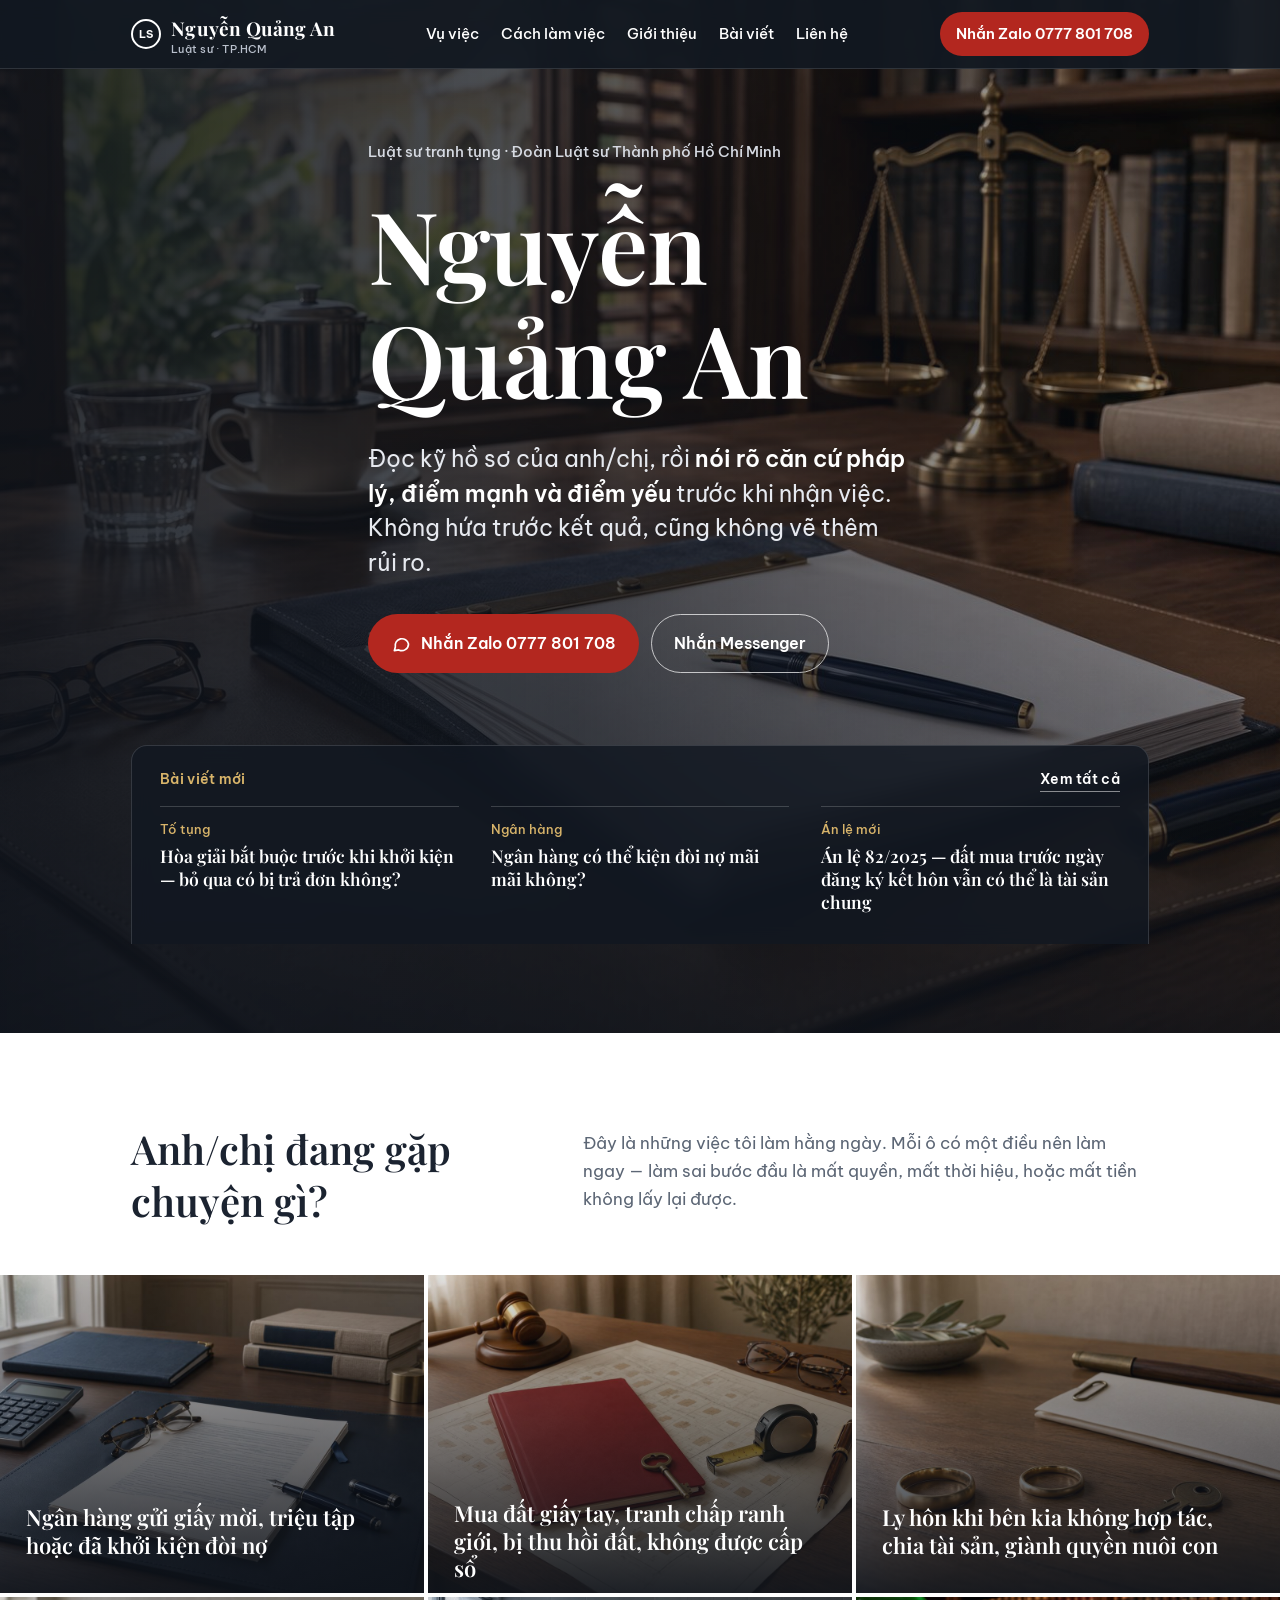
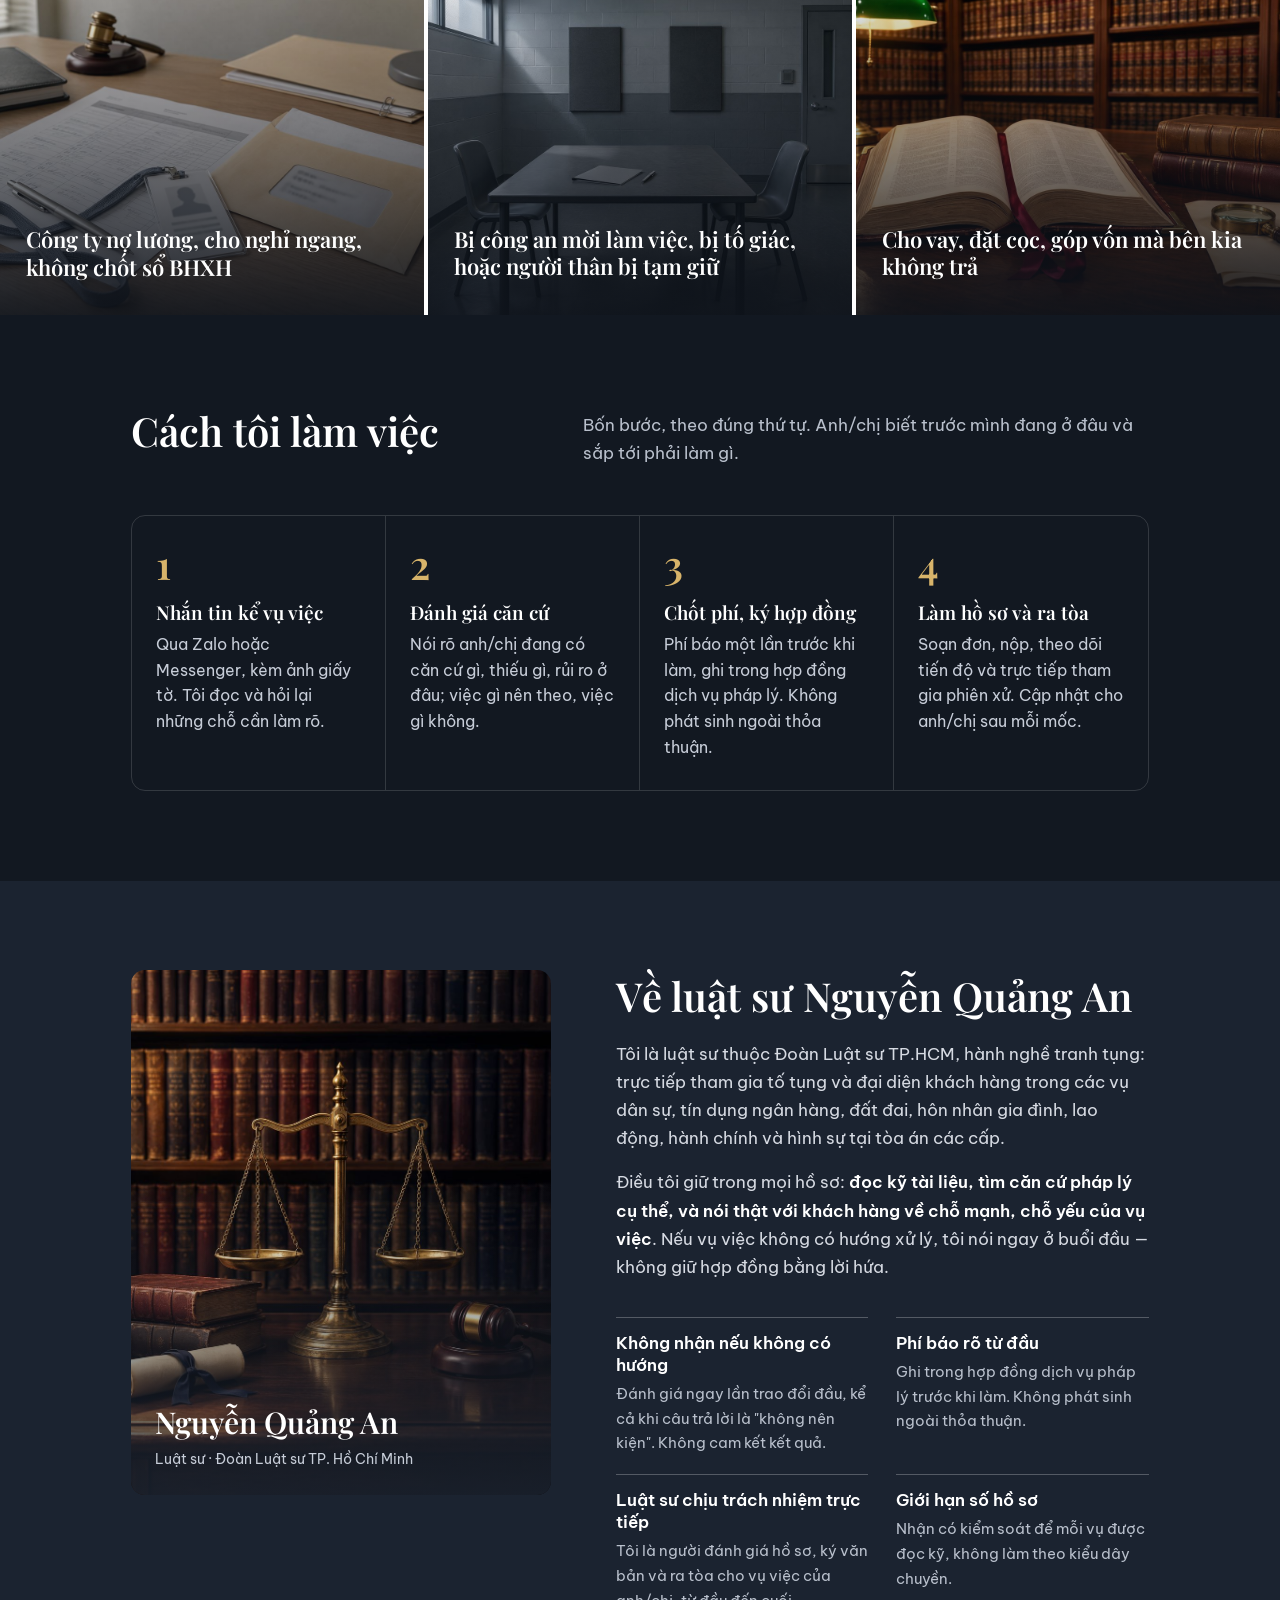
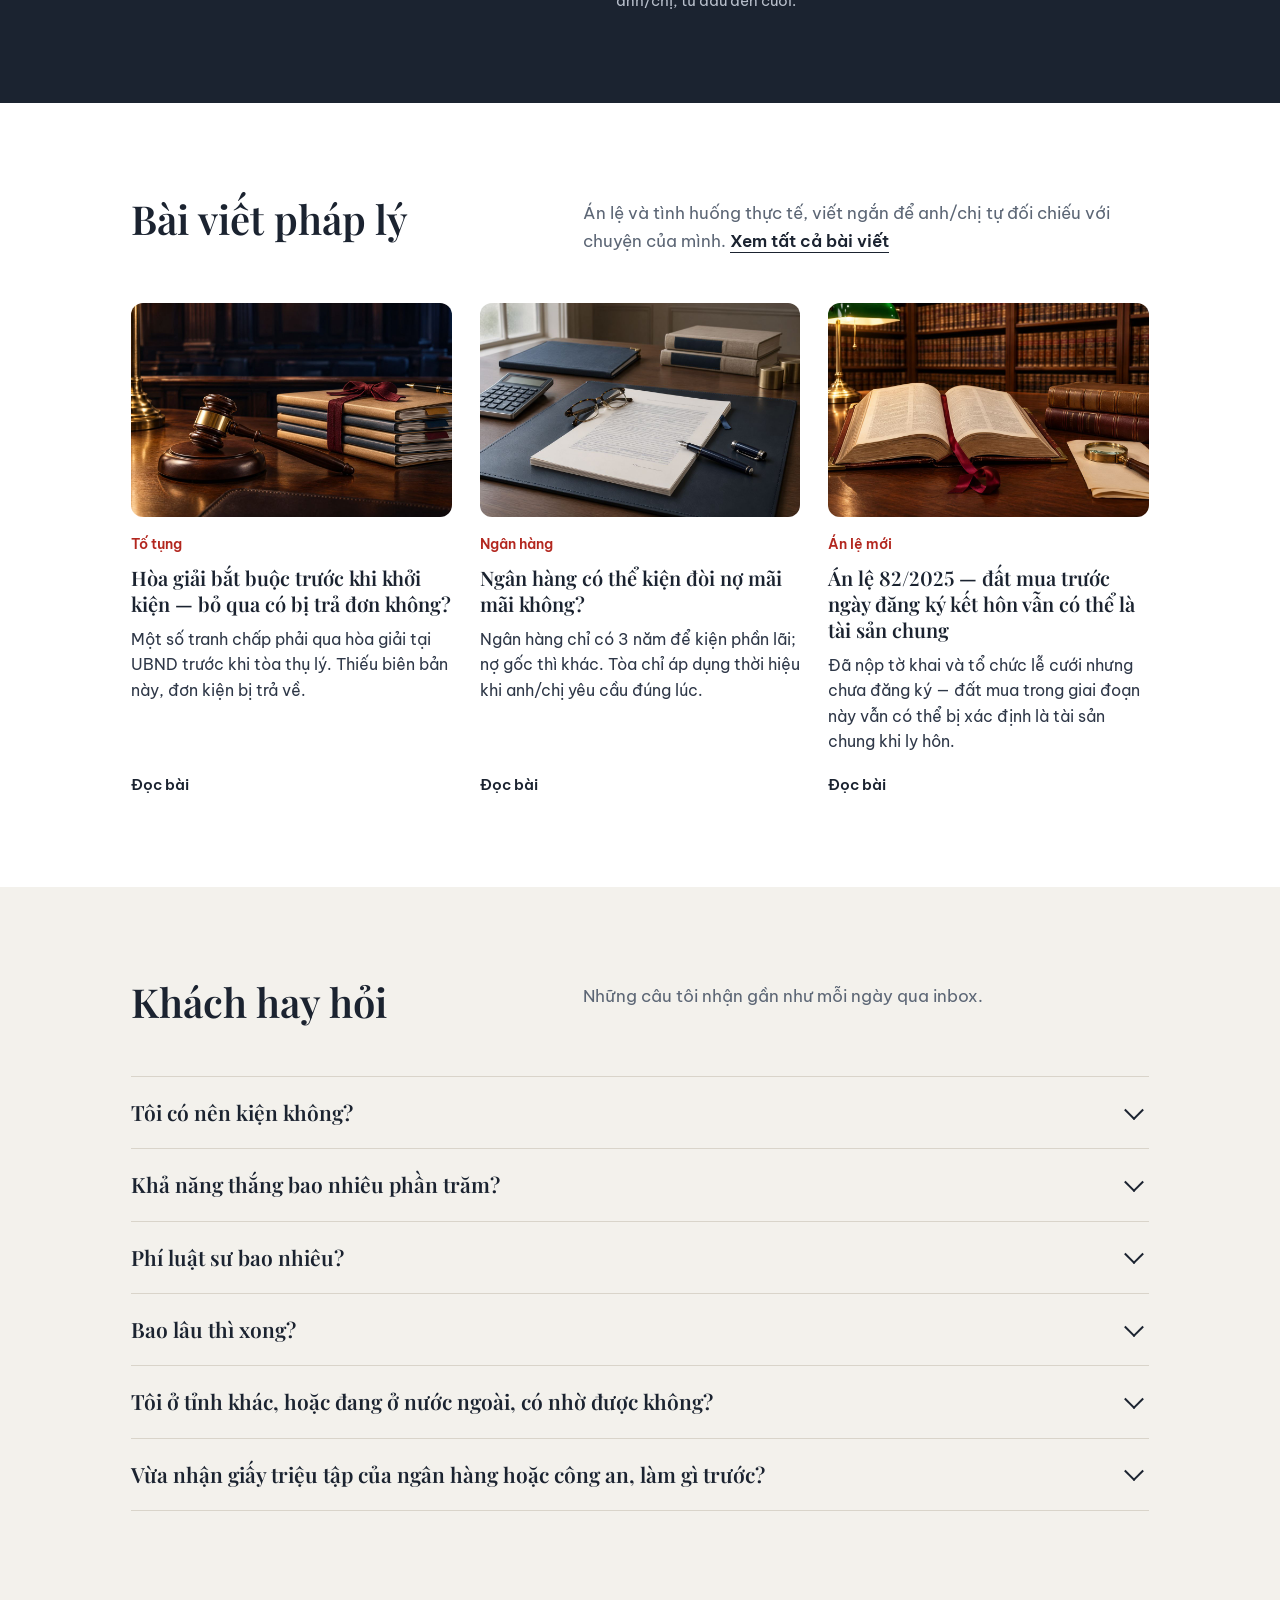
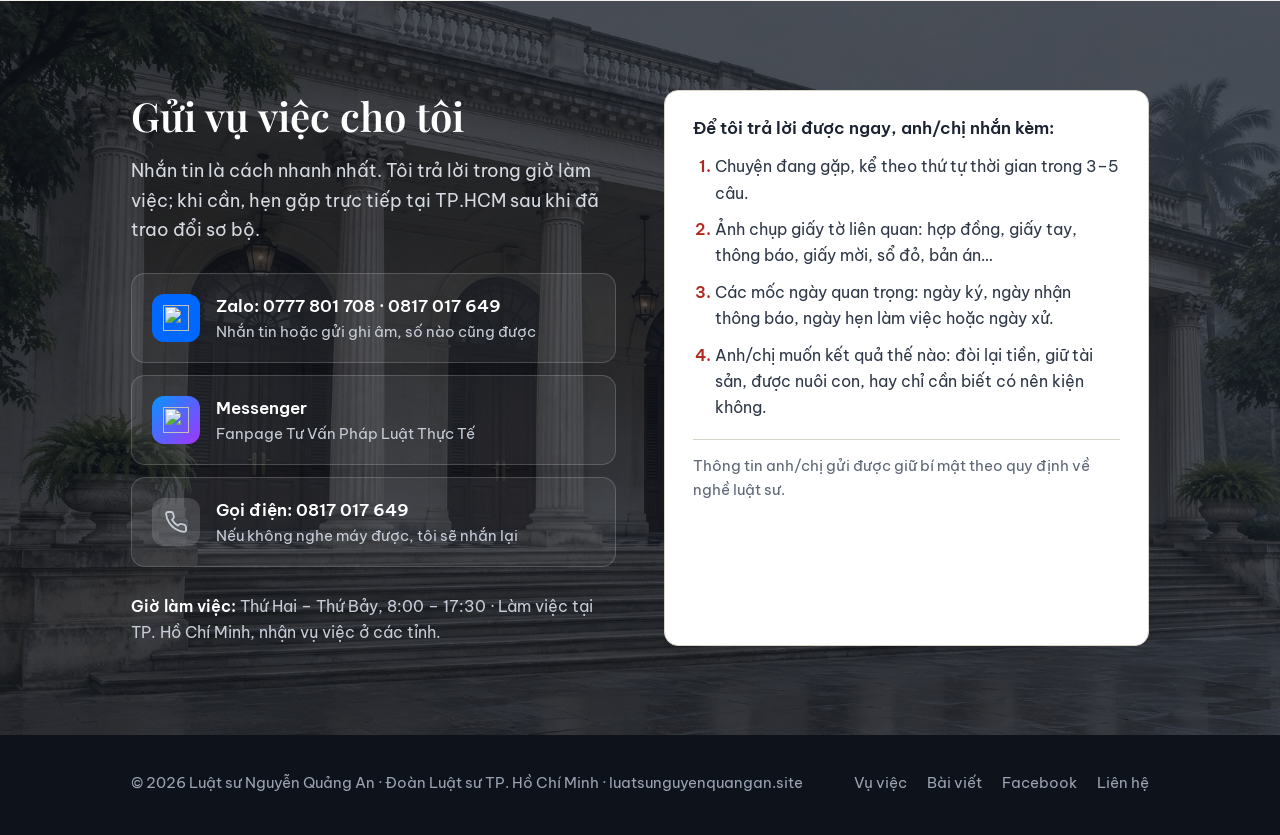
==== commit a390b5c3: "Fix font tieu de: line-height, lining numerals; cache v=20261114e" ====
--- a/index.html
+++ b/index.html
@@ -13,7 +13,7 @@
 <link rel="preconnect" href="https://fonts.googleapis.com">
 <link rel="preconnect" href="https://fonts.gstatic.com" crossorigin>
 <link href="https://fonts.googleapis.com/css2?family=Playfair+Display:ital,wght@0,600;0,700;1,600&family=Be+Vietnam+Pro:wght@400;500;600&display=swap" rel="stylesheet">
-<link rel="stylesheet" href="style.css?v=20261114d">
+<link rel="stylesheet" href="style.css?v=20261114e">
 <script type="application/ld+json">
 {"@context":"https://schema.org","@type":"Attorney","name":"Luật sư Nguyễn Quảng An","url":"https://luatsunguyenquangan.site/","telephone":"+84777801708","areaServed":"Việt Nam","address":{"@type":"PostalAddress","addressLocality":"Thành phố Hồ Chí Minh","addressCountry":"VN"},"memberOf":{"@type":"Organization","name":"Đoàn Luật sư TP.HCM"}}
 </script>
--- a/style.css
+++ b/style.css
@@ -22,7 +22,7 @@
 img{max-width:100%;display:block}
 a{color:inherit;text-decoration:none}
 a:focus-visible,button:focus-visible,summary:focus-visible{outline:3px solid var(--seal);outline-offset:3px;border-radius:2px}
-h1,h2,h3{font-family:var(--serif);font-weight:600;line-height:1.15;letter-spacing:-.005em}
+h1,h2,h3{font-family:var(--serif);font-weight:600;line-height:1.3;letter-spacing:0;font-variant-numeric:lining-nums;font-feature-settings:'lnum' 1}
 h2{font-size:clamp(28px,3.4vw,40px)}
 h3{font-size:22px}
 p{max-width:62ch}
@@ -54,7 +54,7 @@
 .hero-art{position:relative;padding:0 0 28px 28px}
 .hero-art img{width:100%;height:auto;aspect-ratio:4/3;object-fit:cover;border-radius:16px;display:block;box-shadow:0 24px 60px -30px rgba(27,35,48,.45)}
 .hero-art .stamp{position:absolute;left:-6px;bottom:-6px;background:#fff;margin:0;width:170px;height:170px}
-.hero h1{font-size:clamp(46px,8.2vw,104px);font-weight:600;line-height:.98;letter-spacing:-.02em}
+.hero h1{font-size:clamp(44px,7.6vw,96px);font-weight:600;line-height:1.14;letter-spacing:-.01em}
 .hero h1 span{display:block}
 .kicker{font-size:15px;color:var(--muted);margin-bottom:22px;font-weight:500}
 .lede{font-size:clamp(19px,2vw,23px);line-height:1.5;margin-top:28px;max-width:30ch;font-weight:400;color:var(--ink-2)}
@@ -148,7 +148,7 @@
 .portrait{aspect-ratio:4/5;border-radius:14px;overflow:hidden;background:var(--ink-2);position:relative;max-width:420px}
 .portrait img{width:100%;height:100%;object-fit:cover}
 .portrait .ph{position:absolute;inset:0;display:flex;flex-direction:column;justify-content:flex-end;padding:24px;background:linear-gradient(180deg,rgba(27,35,48,0) 40%,rgba(27,35,48,.85));color:#fff}
-.portrait .ph b{font-family:var(--serif);font-size:30px;font-weight:600;line-height:1.1}
+.portrait .ph b{font-family:var(--serif);font-size:30px;font-weight:600;line-height:1.3}
 .portrait .ph span{font-size:14px;color:#C7CDD8;margin-top:6px}
 .rules{margin-top:36px;display:grid;grid-template-columns:1fr 1fr;gap:18px 28px}
 .rule{border-top:1px solid rgba(255,255,255,.25);padding-top:14px}
@@ -239,7 +239,7 @@
 .art-head .crumb{font-size:14.5px;color:var(--muted);margin-bottom:22px}
 .art-head .crumb a:hover{color:var(--seal)}
 .art-head .cat{display:inline-block;font-size:14px;font-weight:600;color:var(--seal);margin-bottom:14px}
-.art-head h1{font-size:clamp(30px,4.2vw,50px);font-weight:600;line-height:1.15;max-width:22ch;letter-spacing:-.01em}
+.art-head h1{font-size:clamp(30px,4.2vw,50px);font-weight:600;line-height:1.3;max-width:22ch;letter-spacing:0}
 .art-head .sub{font-size:19px;color:var(--ink-2);margin-top:16px;max-width:60ch}
 .art-head .meta{display:flex;flex-wrap:wrap;gap:6px 22px;margin-top:22px;font-size:14.5px;color:var(--muted)}
 .art-head .meta b{color:var(--ink);font-weight:600}
@@ -312,7 +312,7 @@
 .hero-full::before{content:"";position:absolute;inset:0;z-index:1;background:linear-gradient(90deg,rgba(14,19,27,.88) 0%,rgba(14,19,27,.72) 45%,rgba(14,19,27,.25) 100%),linear-gradient(0deg,rgba(14,19,27,.75) 0%,rgba(14,19,27,0) 50%)}
 .hero-inner{position:relative;z-index:2;padding-bottom:clamp(40px,6vw,72px)}
 .hero-full .kicker{color:#D6DAE2}
-.hero-full h1{font-size:clamp(50px,8.6vw,112px);font-weight:600;line-height:.96;letter-spacing:-.02em;color:#fff}
+.hero-full h1{font-size:clamp(46px,7.8vw,100px);font-weight:600;line-height:1.14;letter-spacing:-.01em;color:#fff}
 .hero-full h1 span{display:block}
 .hero-full .lede{color:#E6E9EF;max-width:34ch}
 .hero-full .lede b{color:#fff}
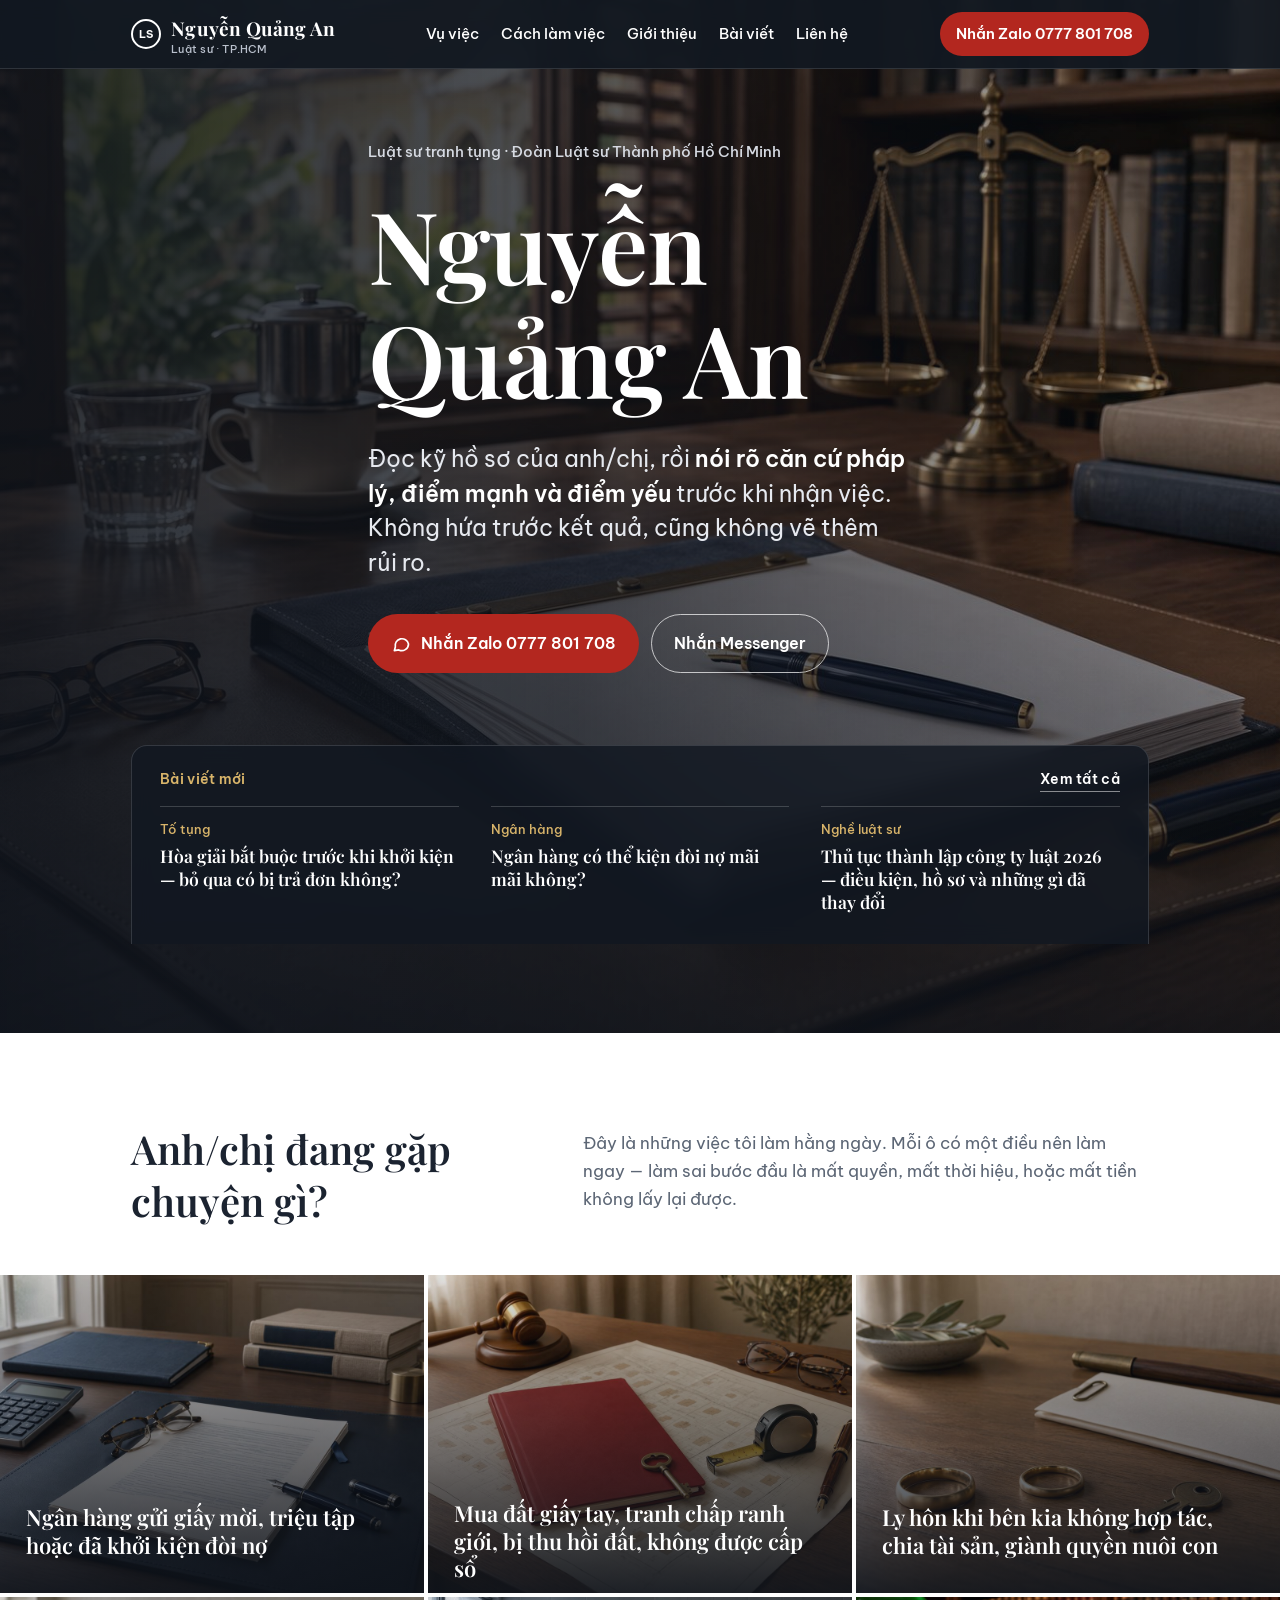
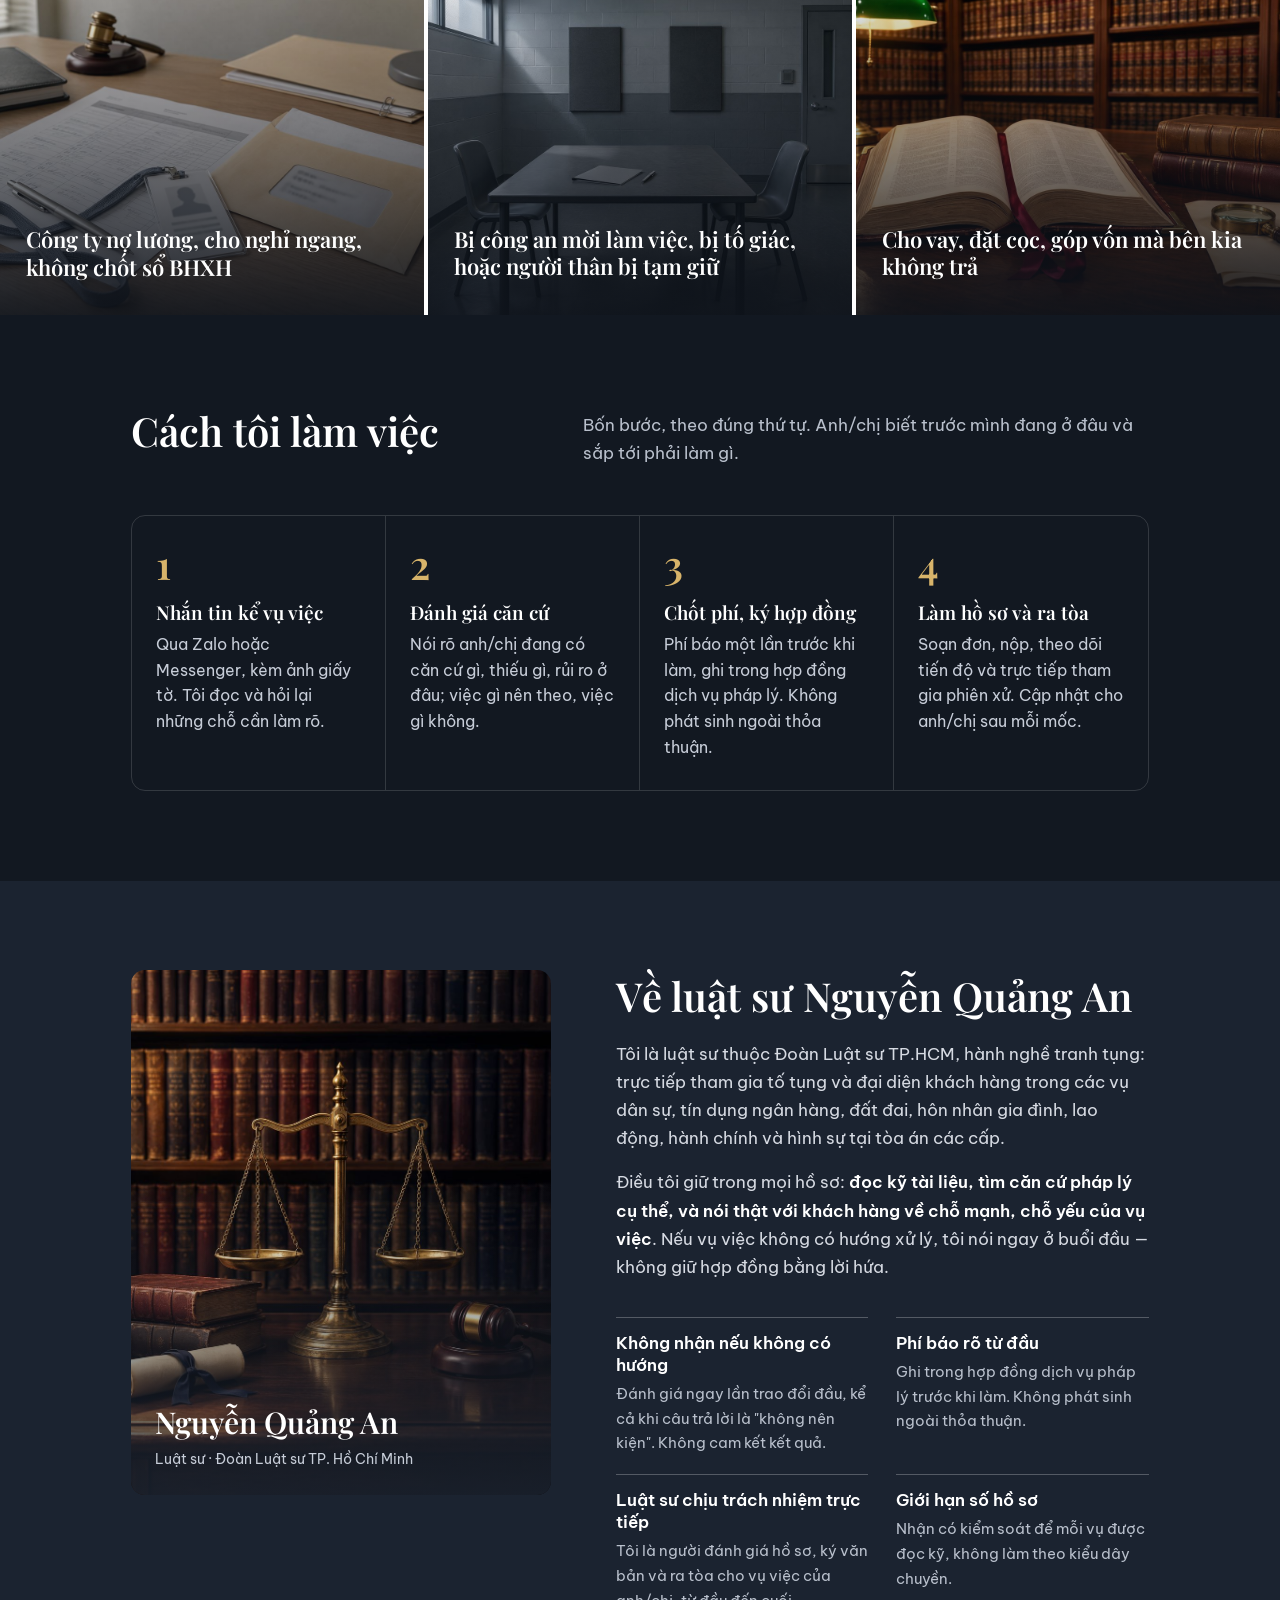
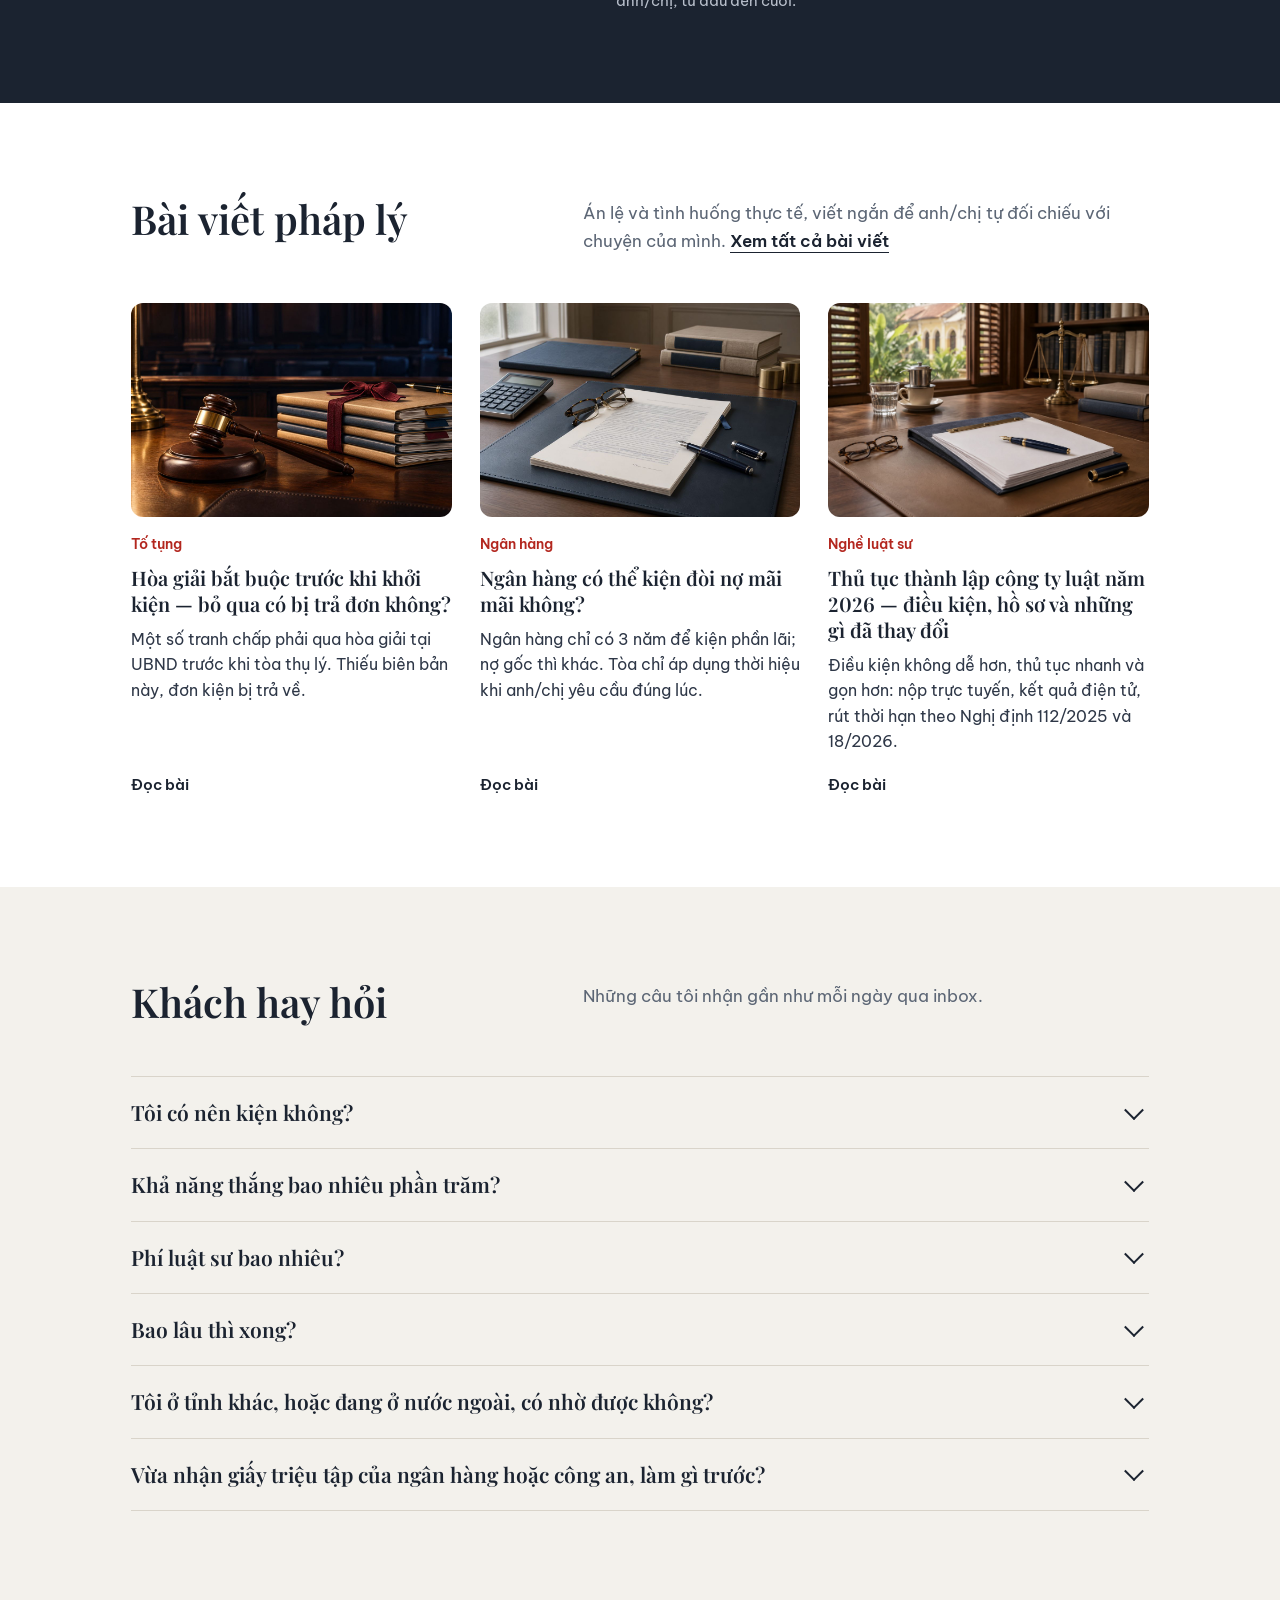
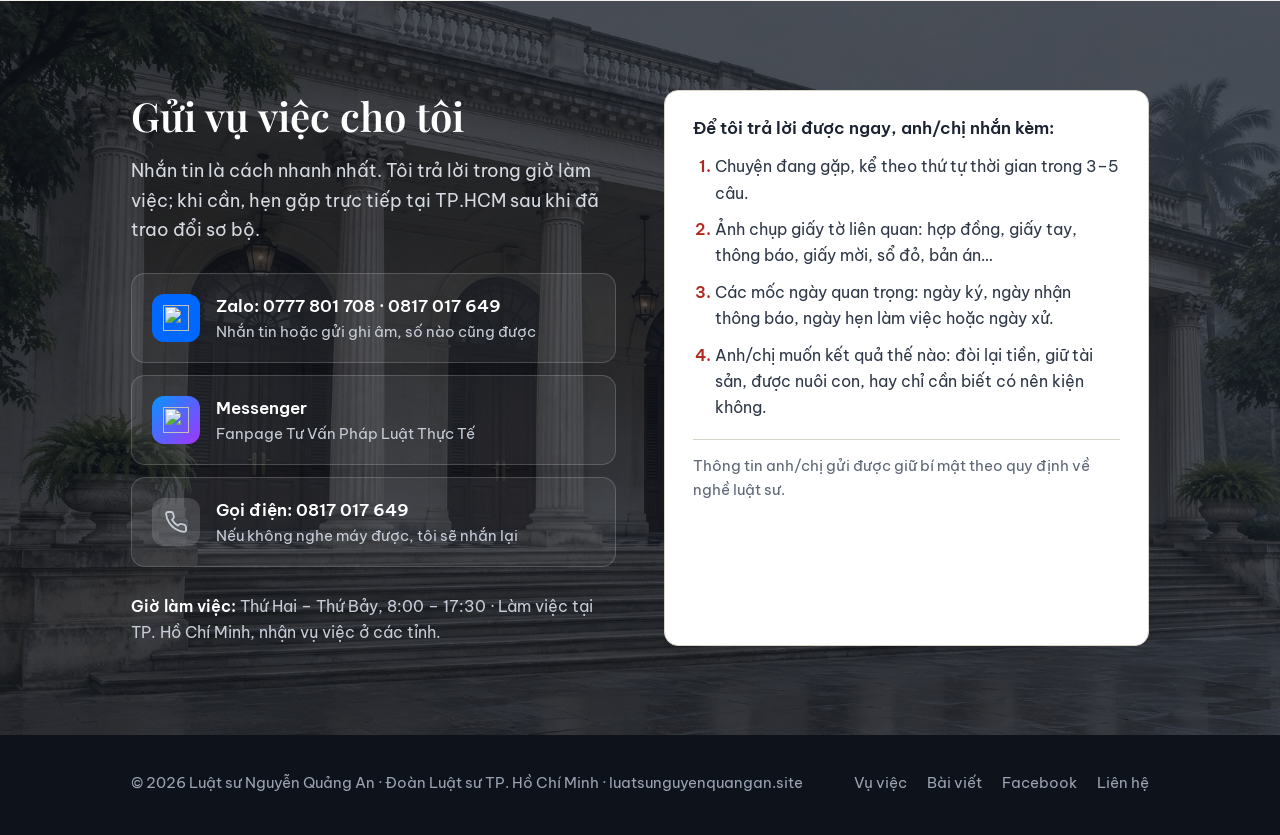
==== commit 97ecd11e: "Them bai: Thu tuc thanh lap cong ty luat 2026" ====
--- a/index.html
+++ b/index.html
@@ -56,7 +56,7 @@
       <div class="strip-grid">
         <a href="hoa-giai-bat-buoc-truoc-khi-khoi-kien.html"><small>Tố tụng</small><b>Hòa giải bắt buộc trước khi khởi kiện — bỏ qua có bị trả đơn không?</b></a>
         <a href="thoi-hieu-khoi-kien-no-ngan-hang.html"><small>Ngân hàng</small><b>Ngân hàng có thể kiện đòi nợ mãi mãi không?</b></a>
-        <a href="an-le-82-tai-san-chung-vo-chong.html"><small>Án lệ mới</small><b>Án lệ 82/2025 — đất mua trước ngày đăng ký kết hôn vẫn có thể là tài sản chung</b></a>
+        <a href="thu-tuc-thanh-lap-cong-ty-luat-2026.html"><small>Nghề luật sư</small><b>Thủ tục thành lập công ty luật 2026 — điều kiện, hồ sơ và những gì đã thay đổi</b></a>
       </div>
     </div>
   </div>
@@ -125,7 +125,7 @@
     <div class="posts">
       <article class="post"><a class="thumb" href="hoa-giai-bat-buoc-truoc-khi-khoi-kien.html" tabindex="-1" aria-hidden="true"><img src="img/to-tung.jpg" alt="" loading="lazy" width="1200" height="800"></a><span class="cat">Tố tụng</span><h3><a href="hoa-giai-bat-buoc-truoc-khi-khoi-kien.html">Hòa giải bắt buộc trước khi khởi kiện — bỏ qua có bị trả đơn không?</a></h3><p>Một số tranh chấp phải qua hòa giải tại UBND trước khi tòa thụ lý. Thiếu biên bản này, đơn kiện bị trả về.</p><a class="read" href="hoa-giai-bat-buoc-truoc-khi-khoi-kien.html">Đọc bài</a></article>
       <article class="post"><a class="thumb" href="thoi-hieu-khoi-kien-no-ngan-hang.html" tabindex="-1" aria-hidden="true"><img src="img/ngan-hang.jpg" alt="" loading="lazy" width="1200" height="800"></a><span class="cat">Ngân hàng</span><h3><a href="thoi-hieu-khoi-kien-no-ngan-hang.html">Ngân hàng có thể kiện đòi nợ mãi mãi không?</a></h3><p>Ngân hàng chỉ có 3 năm để kiện phần lãi; nợ gốc thì khác. Tòa chỉ áp dụng thời hiệu khi anh/chị yêu cầu đúng lúc.</p><a class="read" href="thoi-hieu-khoi-kien-no-ngan-hang.html">Đọc bài</a></article>
-      <article class="post"><a class="thumb" href="an-le-82-tai-san-chung-vo-chong.html" tabindex="-1" aria-hidden="true"><img src="img/an-le.jpg" alt="" loading="lazy" width="1200" height="800"></a><span class="cat">Án lệ mới</span><h3><a href="an-le-82-tai-san-chung-vo-chong.html">Án lệ 82/2025 — đất mua trước ngày đăng ký kết hôn vẫn có thể là tài sản chung</a></h3><p>Đã nộp tờ khai và tổ chức lễ cưới nhưng chưa đăng ký — đất mua trong giai đoạn này vẫn có thể bị xác định là tài sản chung khi ly hôn.</p><a class="read" href="an-le-82-tai-san-chung-vo-chong.html">Đọc bài</a></article>
+      <article class="post"><a class="thumb" href="thu-tuc-thanh-lap-cong-ty-luat-2026.html" tabindex="-1" aria-hidden="true"><img src="img/ban-lam-viec.jpg" alt="" loading="lazy" width="1200" height="800"></a><span class="cat">Nghề luật sư</span><h3><a href="thu-tuc-thanh-lap-cong-ty-luat-2026.html">Thủ tục thành lập công ty luật năm 2026 — điều kiện, hồ sơ và những gì đã thay đổi</a></h3><p>Điều kiện không dễ hơn, thủ tục nhanh và gọn hơn: nộp trực tuyến, kết quả điện tử, rút thời hạn theo Nghị định 112/2025 và 18/2026.</p><a class="read" href="thu-tuc-thanh-lap-cong-ty-luat-2026.html">Đọc bài</a></article>
     </div>
   </div>
 </section>
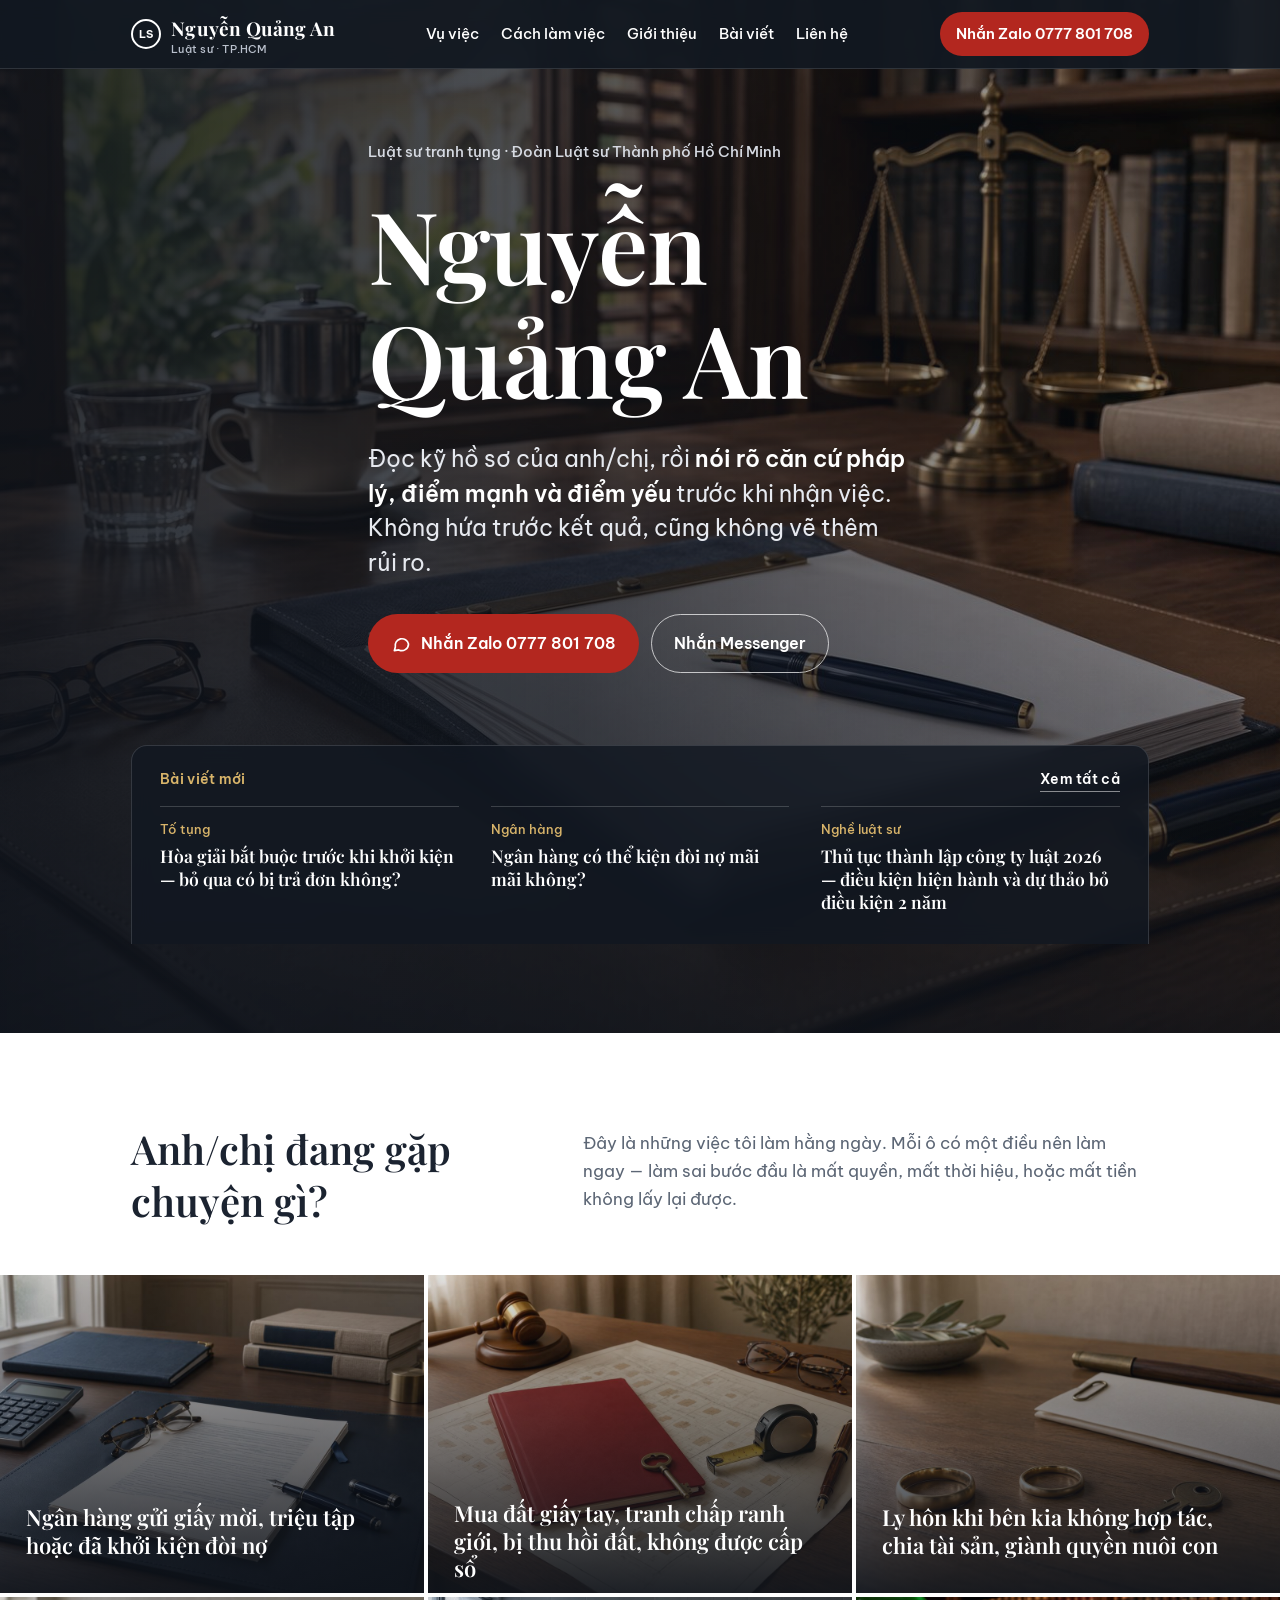
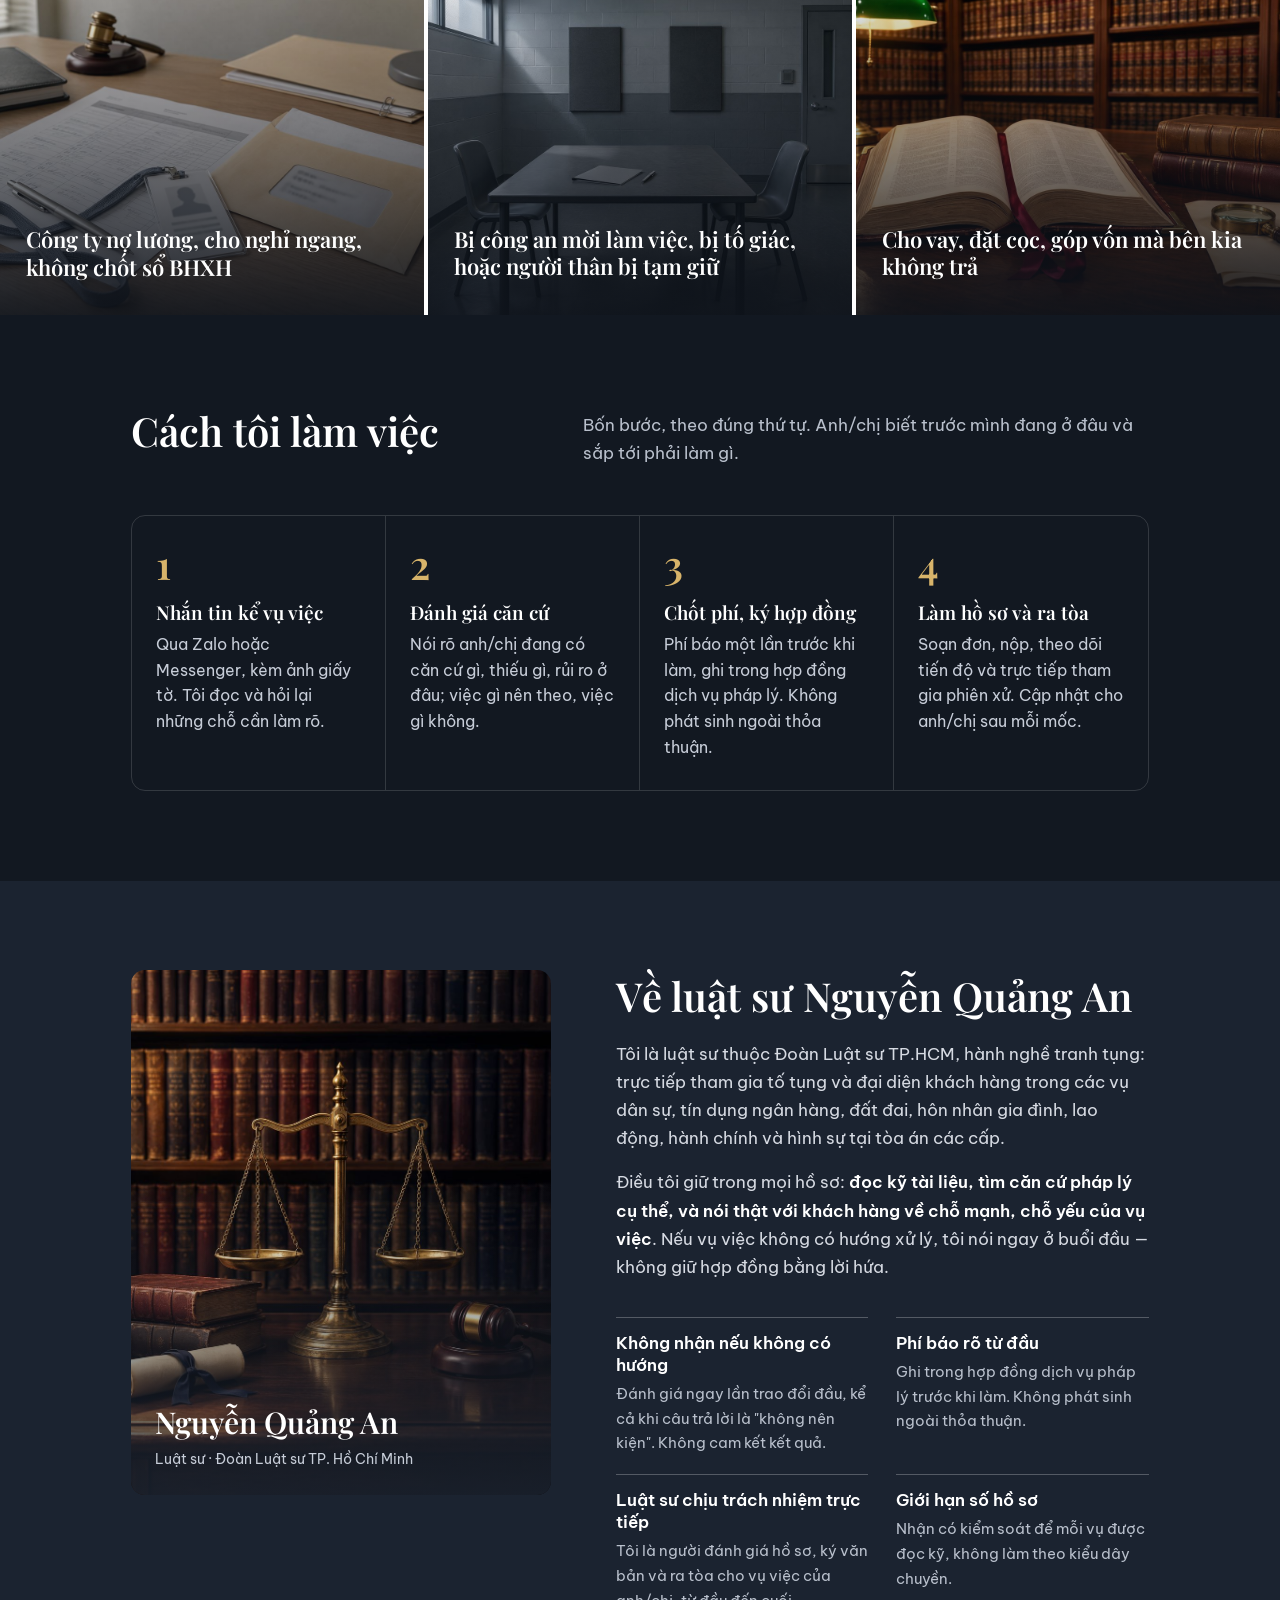
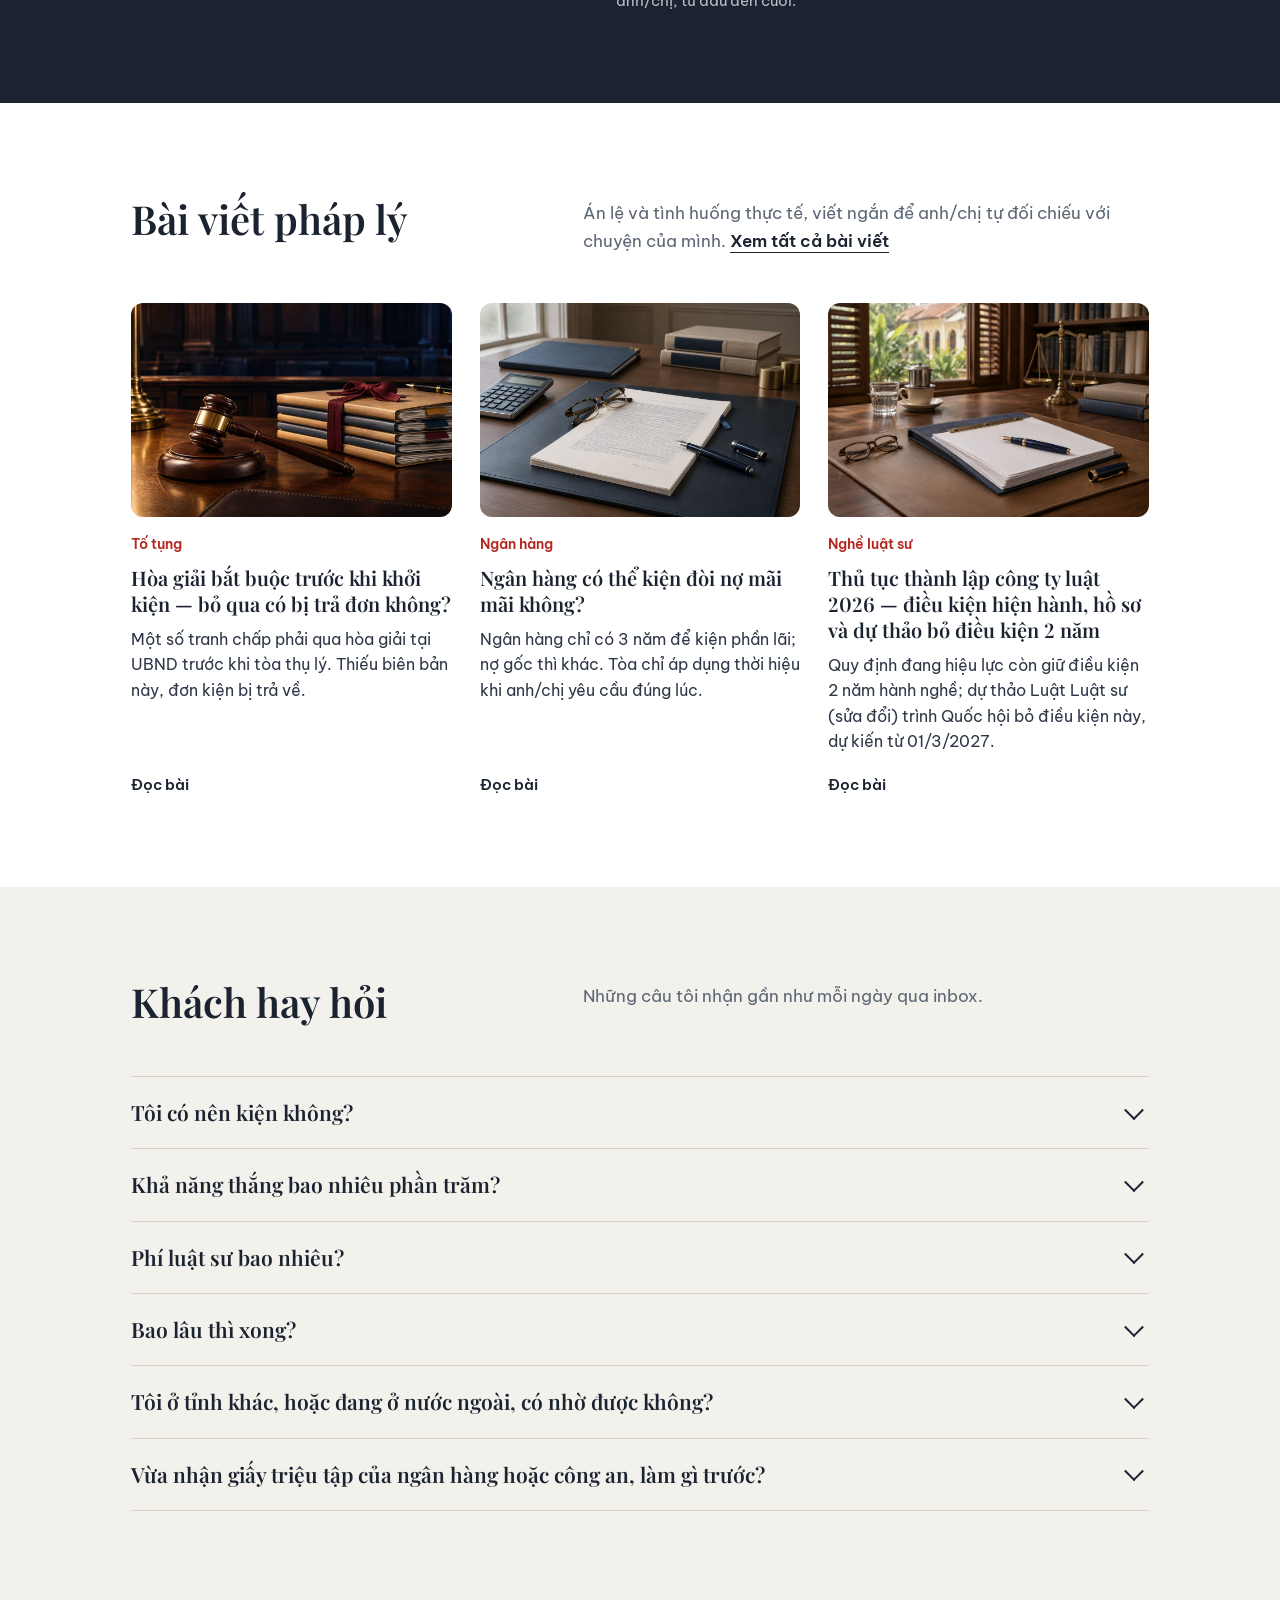
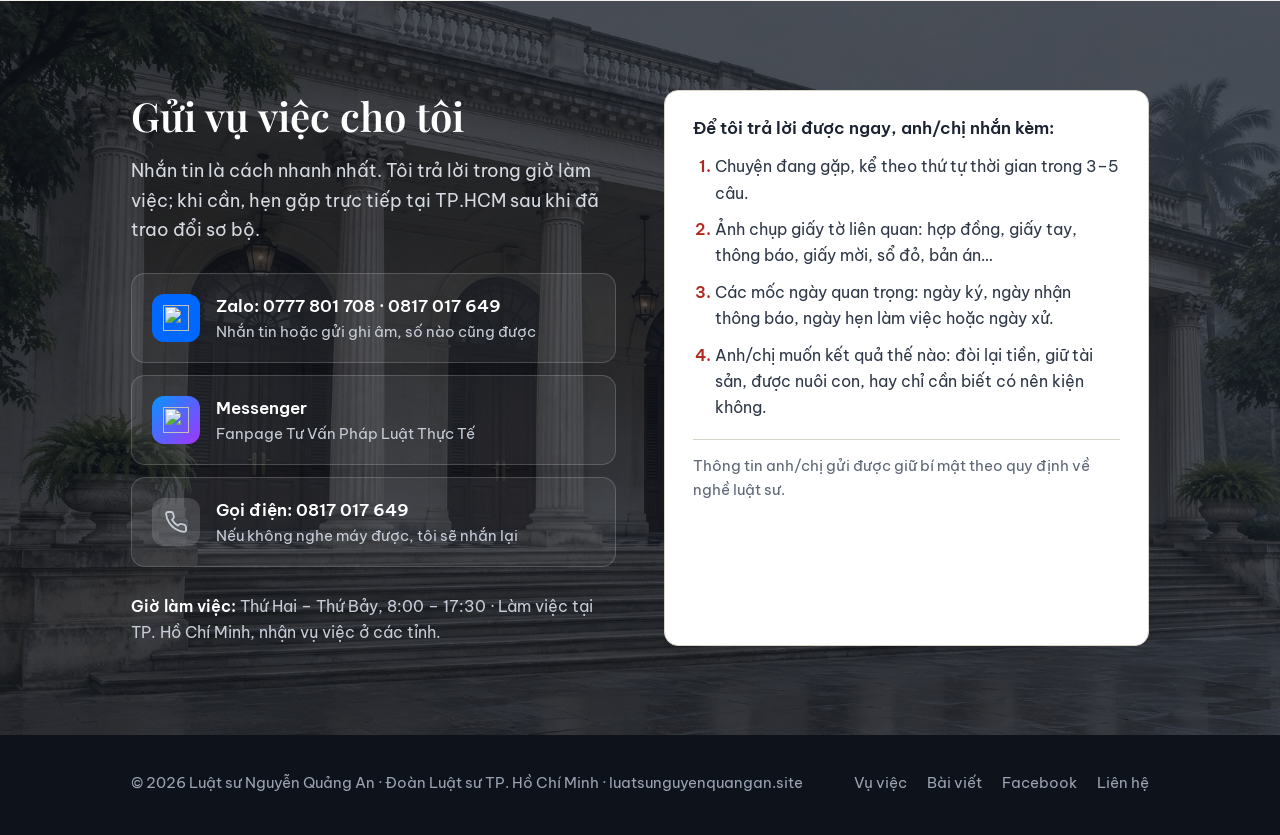
==== commit b947ed5f: "Cap nhat bai cong ty luat: du thao Luat Luat su bo dieu kien 2 nam" ====
--- a/index.html
+++ b/index.html
@@ -56,7 +56,7 @@
       <div class="strip-grid">
         <a href="hoa-giai-bat-buoc-truoc-khi-khoi-kien.html"><small>Tố tụng</small><b>Hòa giải bắt buộc trước khi khởi kiện — bỏ qua có bị trả đơn không?</b></a>
         <a href="thoi-hieu-khoi-kien-no-ngan-hang.html"><small>Ngân hàng</small><b>Ngân hàng có thể kiện đòi nợ mãi mãi không?</b></a>
-        <a href="thu-tuc-thanh-lap-cong-ty-luat-2026.html"><small>Nghề luật sư</small><b>Thủ tục thành lập công ty luật 2026 — điều kiện, hồ sơ và những gì đã thay đổi</b></a>
+        <a href="thu-tuc-thanh-lap-cong-ty-luat-2026.html"><small>Nghề luật sư</small><b>Thủ tục thành lập công ty luật 2026 — điều kiện hiện hành và dự thảo bỏ điều kiện 2 năm</b></a>
       </div>
     </div>
   </div>
@@ -125,7 +125,7 @@
     <div class="posts">
       <article class="post"><a class="thumb" href="hoa-giai-bat-buoc-truoc-khi-khoi-kien.html" tabindex="-1" aria-hidden="true"><img src="img/to-tung.jpg" alt="" loading="lazy" width="1200" height="800"></a><span class="cat">Tố tụng</span><h3><a href="hoa-giai-bat-buoc-truoc-khi-khoi-kien.html">Hòa giải bắt buộc trước khi khởi kiện — bỏ qua có bị trả đơn không?</a></h3><p>Một số tranh chấp phải qua hòa giải tại UBND trước khi tòa thụ lý. Thiếu biên bản này, đơn kiện bị trả về.</p><a class="read" href="hoa-giai-bat-buoc-truoc-khi-khoi-kien.html">Đọc bài</a></article>
       <article class="post"><a class="thumb" href="thoi-hieu-khoi-kien-no-ngan-hang.html" tabindex="-1" aria-hidden="true"><img src="img/ngan-hang.jpg" alt="" loading="lazy" width="1200" height="800"></a><span class="cat">Ngân hàng</span><h3><a href="thoi-hieu-khoi-kien-no-ngan-hang.html">Ngân hàng có thể kiện đòi nợ mãi mãi không?</a></h3><p>Ngân hàng chỉ có 3 năm để kiện phần lãi; nợ gốc thì khác. Tòa chỉ áp dụng thời hiệu khi anh/chị yêu cầu đúng lúc.</p><a class="read" href="thoi-hieu-khoi-kien-no-ngan-hang.html">Đọc bài</a></article>
-      <article class="post"><a class="thumb" href="thu-tuc-thanh-lap-cong-ty-luat-2026.html" tabindex="-1" aria-hidden="true"><img src="img/ban-lam-viec.jpg" alt="" loading="lazy" width="1200" height="800"></a><span class="cat">Nghề luật sư</span><h3><a href="thu-tuc-thanh-lap-cong-ty-luat-2026.html">Thủ tục thành lập công ty luật năm 2026 — điều kiện, hồ sơ và những gì đã thay đổi</a></h3><p>Điều kiện không dễ hơn, thủ tục nhanh và gọn hơn: nộp trực tuyến, kết quả điện tử, rút thời hạn theo Nghị định 112/2025 và 18/2026.</p><a class="read" href="thu-tuc-thanh-lap-cong-ty-luat-2026.html">Đọc bài</a></article>
+      <article class="post"><a class="thumb" href="thu-tuc-thanh-lap-cong-ty-luat-2026.html" tabindex="-1" aria-hidden="true"><img src="img/ban-lam-viec.jpg" alt="" loading="lazy" width="1200" height="800"></a><span class="cat">Nghề luật sư</span><h3><a href="thu-tuc-thanh-lap-cong-ty-luat-2026.html">Thủ tục thành lập công ty luật 2026 — điều kiện hiện hành, hồ sơ và dự thảo bỏ điều kiện 2 năm</a></h3><p>Quy định đang hiệu lực còn giữ điều kiện 2 năm hành nghề; dự thảo Luật Luật sư (sửa đổi) trình Quốc hội bỏ điều kiện này, dự kiến từ 01/3/2027.</p><a class="read" href="thu-tuc-thanh-lap-cong-ty-luat-2026.html">Đọc bài</a></article>
     </div>
   </div>
 </section>
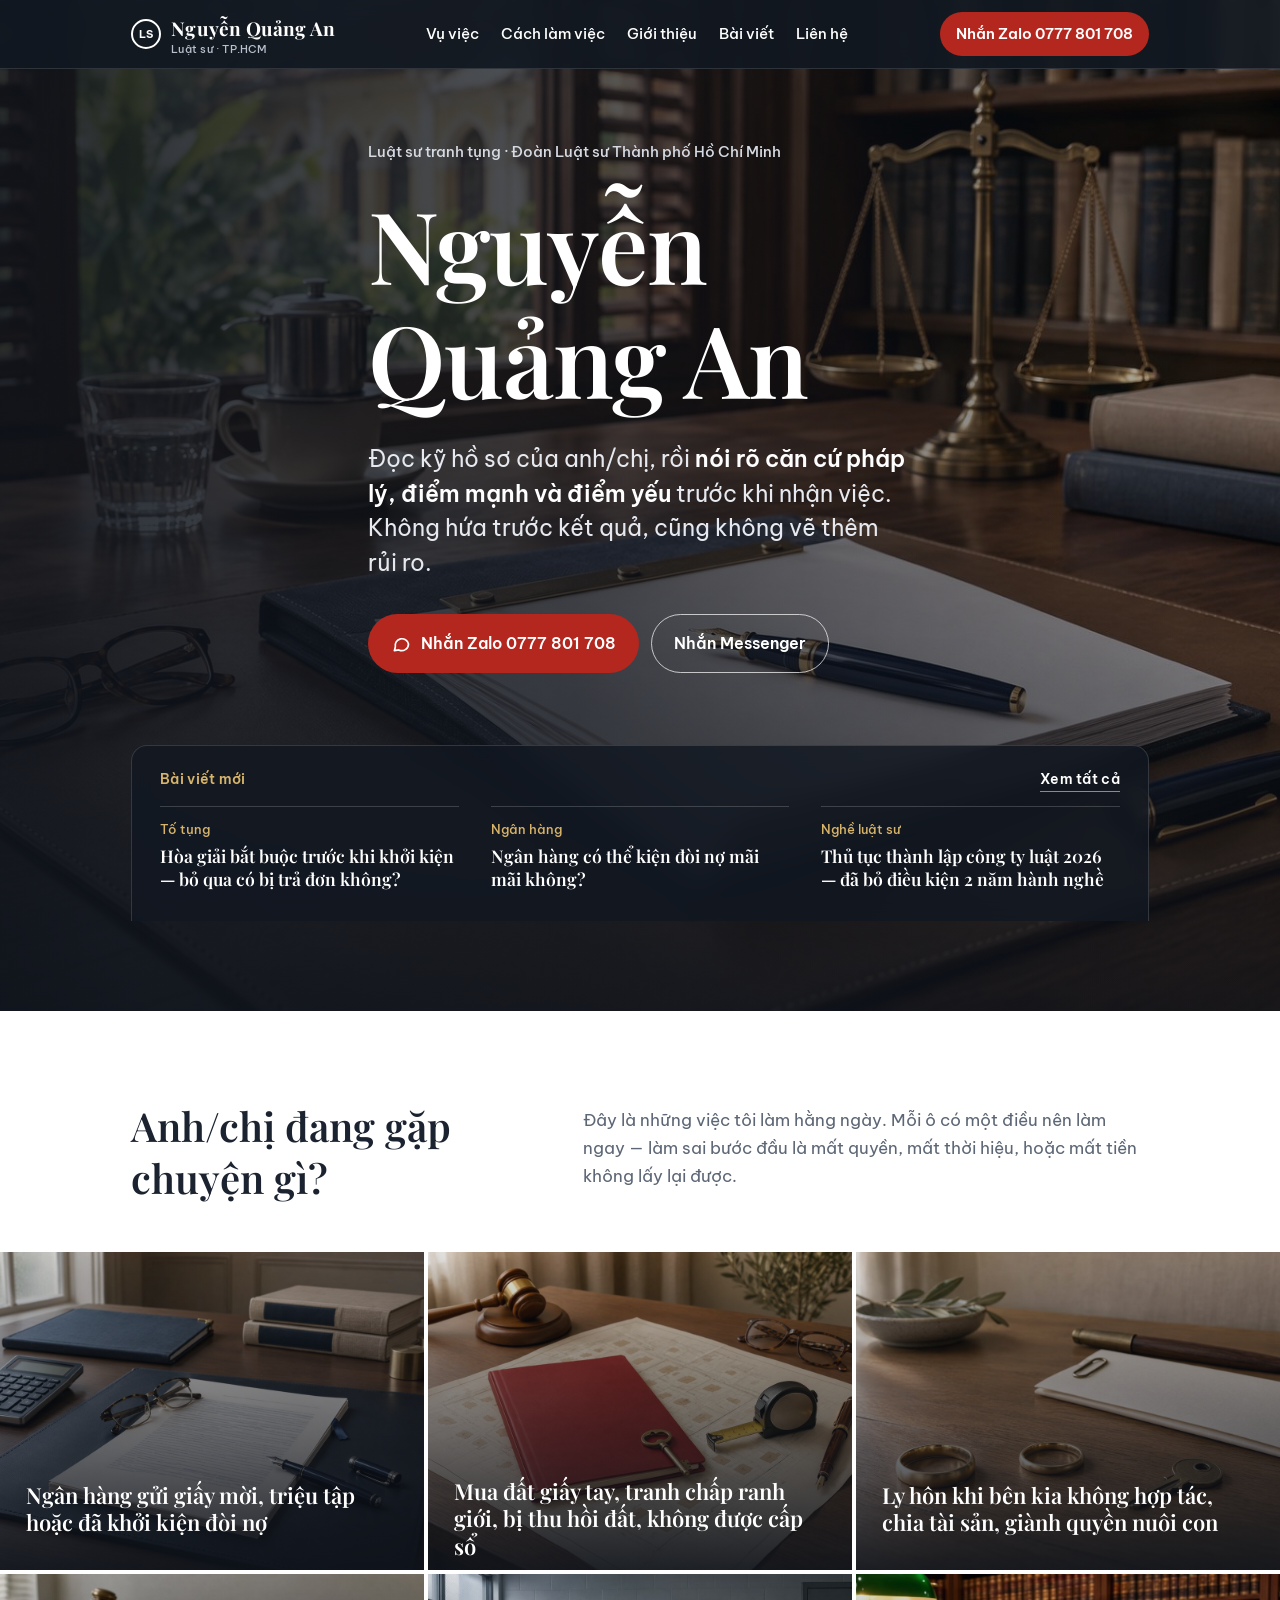
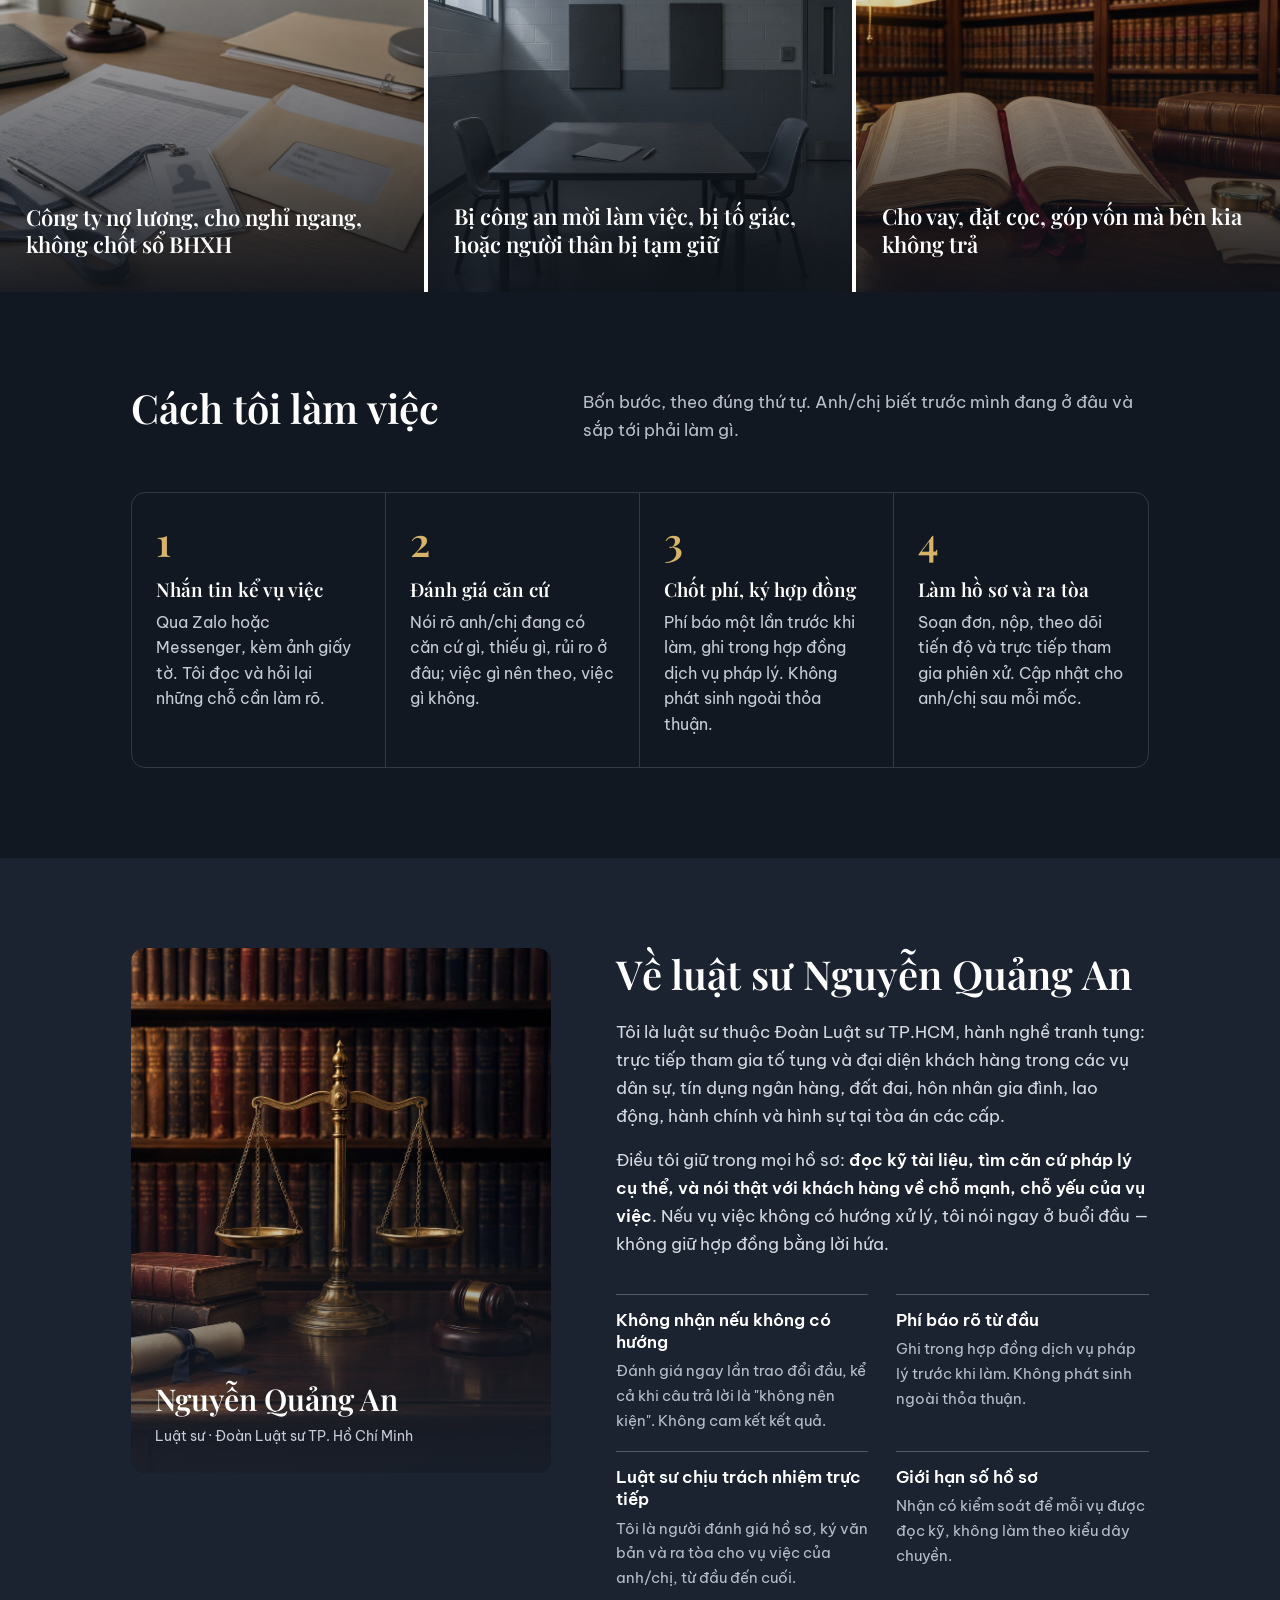
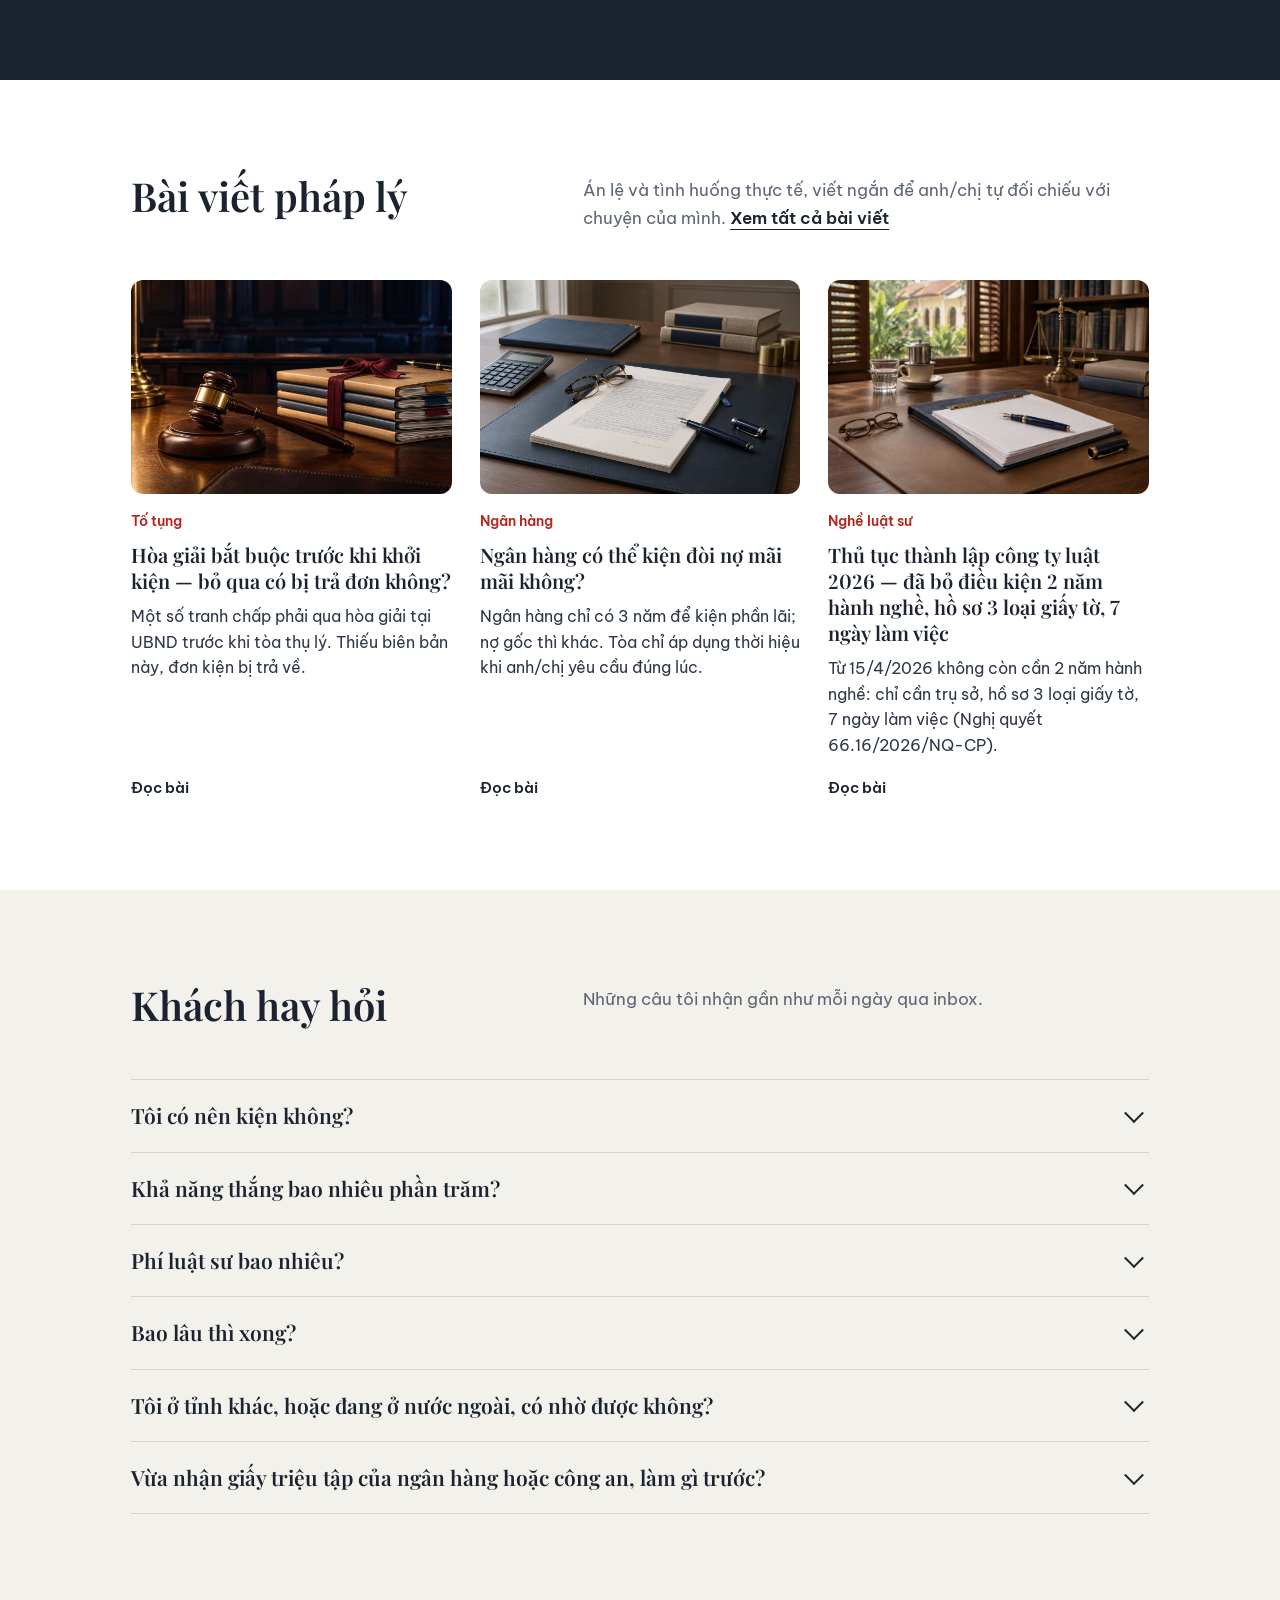
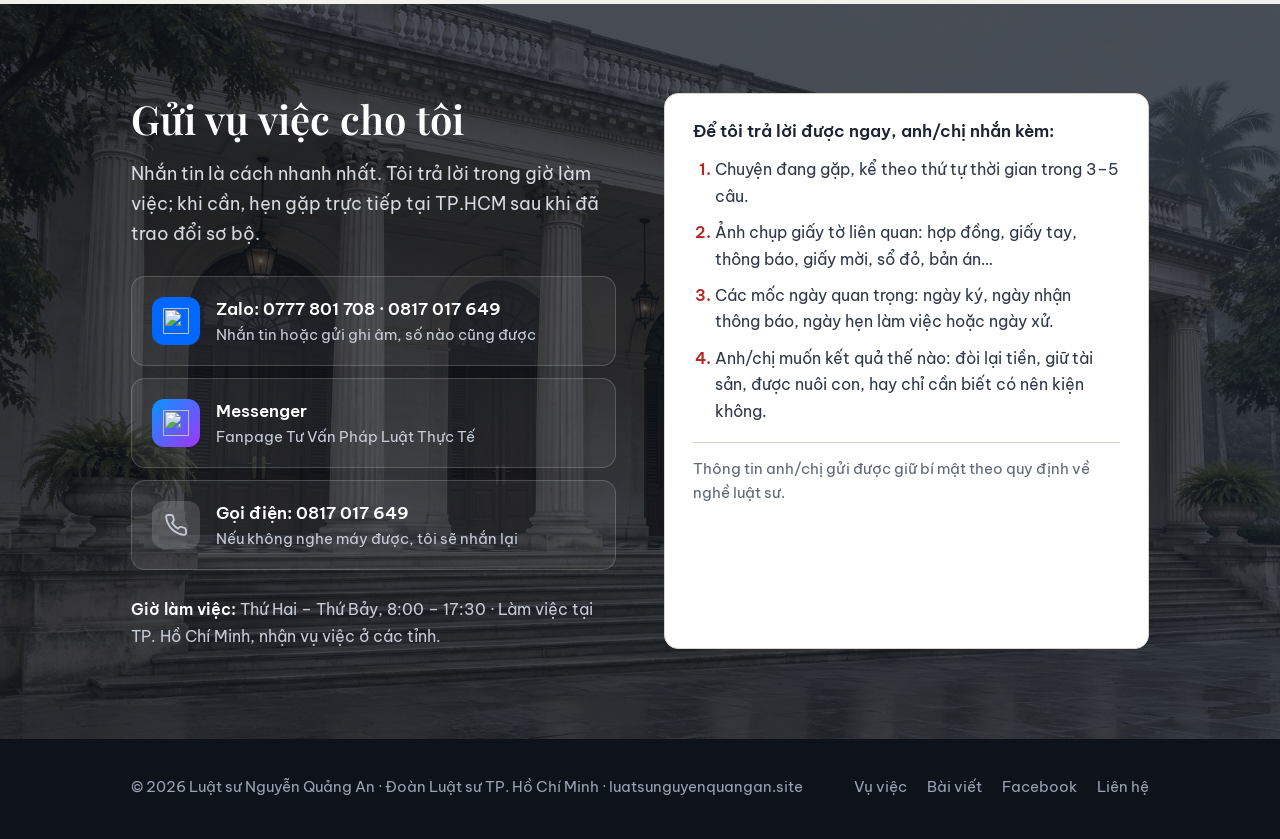
==== commit 55ff1fc7: "Sua bai cong ty luat theo NQ 66.16/2026/NQ-CP: bo dieu kien 2 nam, ho so 3 giay to, 7 ngay" ====
--- a/index.html
+++ b/index.html
@@ -56,7 +56,7 @@
       <div class="strip-grid">
         <a href="hoa-giai-bat-buoc-truoc-khi-khoi-kien.html"><small>Tố tụng</small><b>Hòa giải bắt buộc trước khi khởi kiện — bỏ qua có bị trả đơn không?</b></a>
         <a href="thoi-hieu-khoi-kien-no-ngan-hang.html"><small>Ngân hàng</small><b>Ngân hàng có thể kiện đòi nợ mãi mãi không?</b></a>
-        <a href="thu-tuc-thanh-lap-cong-ty-luat-2026.html"><small>Nghề luật sư</small><b>Thủ tục thành lập công ty luật 2026 — điều kiện hiện hành và dự thảo bỏ điều kiện 2 năm</b></a>
+        <a href="thu-tuc-thanh-lap-cong-ty-luat-2026.html"><small>Nghề luật sư</small><b>Thủ tục thành lập công ty luật 2026 — đã bỏ điều kiện 2 năm hành nghề</b></a>
       </div>
     </div>
   </div>
@@ -125,7 +125,7 @@
     <div class="posts">
       <article class="post"><a class="thumb" href="hoa-giai-bat-buoc-truoc-khi-khoi-kien.html" tabindex="-1" aria-hidden="true"><img src="img/to-tung.jpg" alt="" loading="lazy" width="1200" height="800"></a><span class="cat">Tố tụng</span><h3><a href="hoa-giai-bat-buoc-truoc-khi-khoi-kien.html">Hòa giải bắt buộc trước khi khởi kiện — bỏ qua có bị trả đơn không?</a></h3><p>Một số tranh chấp phải qua hòa giải tại UBND trước khi tòa thụ lý. Thiếu biên bản này, đơn kiện bị trả về.</p><a class="read" href="hoa-giai-bat-buoc-truoc-khi-khoi-kien.html">Đọc bài</a></article>
       <article class="post"><a class="thumb" href="thoi-hieu-khoi-kien-no-ngan-hang.html" tabindex="-1" aria-hidden="true"><img src="img/ngan-hang.jpg" alt="" loading="lazy" width="1200" height="800"></a><span class="cat">Ngân hàng</span><h3><a href="thoi-hieu-khoi-kien-no-ngan-hang.html">Ngân hàng có thể kiện đòi nợ mãi mãi không?</a></h3><p>Ngân hàng chỉ có 3 năm để kiện phần lãi; nợ gốc thì khác. Tòa chỉ áp dụng thời hiệu khi anh/chị yêu cầu đúng lúc.</p><a class="read" href="thoi-hieu-khoi-kien-no-ngan-hang.html">Đọc bài</a></article>
-      <article class="post"><a class="thumb" href="thu-tuc-thanh-lap-cong-ty-luat-2026.html" tabindex="-1" aria-hidden="true"><img src="img/ban-lam-viec.jpg" alt="" loading="lazy" width="1200" height="800"></a><span class="cat">Nghề luật sư</span><h3><a href="thu-tuc-thanh-lap-cong-ty-luat-2026.html">Thủ tục thành lập công ty luật 2026 — điều kiện hiện hành, hồ sơ và dự thảo bỏ điều kiện 2 năm</a></h3><p>Quy định đang hiệu lực còn giữ điều kiện 2 năm hành nghề; dự thảo Luật Luật sư (sửa đổi) trình Quốc hội bỏ điều kiện này, dự kiến từ 01/3/2027.</p><a class="read" href="thu-tuc-thanh-lap-cong-ty-luat-2026.html">Đọc bài</a></article>
+      <article class="post"><a class="thumb" href="thu-tuc-thanh-lap-cong-ty-luat-2026.html" tabindex="-1" aria-hidden="true"><img src="img/ban-lam-viec.jpg" alt="" loading="lazy" width="1200" height="800"></a><span class="cat">Nghề luật sư</span><h3><a href="thu-tuc-thanh-lap-cong-ty-luat-2026.html">Thủ tục thành lập công ty luật 2026 — đã bỏ điều kiện 2 năm hành nghề, hồ sơ 3 loại giấy tờ, 7 ngày làm việc</a></h3><p>Từ 15/4/2026 không còn cần 2 năm hành nghề: chỉ cần trụ sở, hồ sơ 3 loại giấy tờ, 7 ngày làm việc (Nghị quyết 66.16/2026/NQ-CP).</p><a class="read" href="thu-tuc-thanh-lap-cong-ty-luat-2026.html">Đọc bài</a></article>
     </div>
   </div>
 </section>
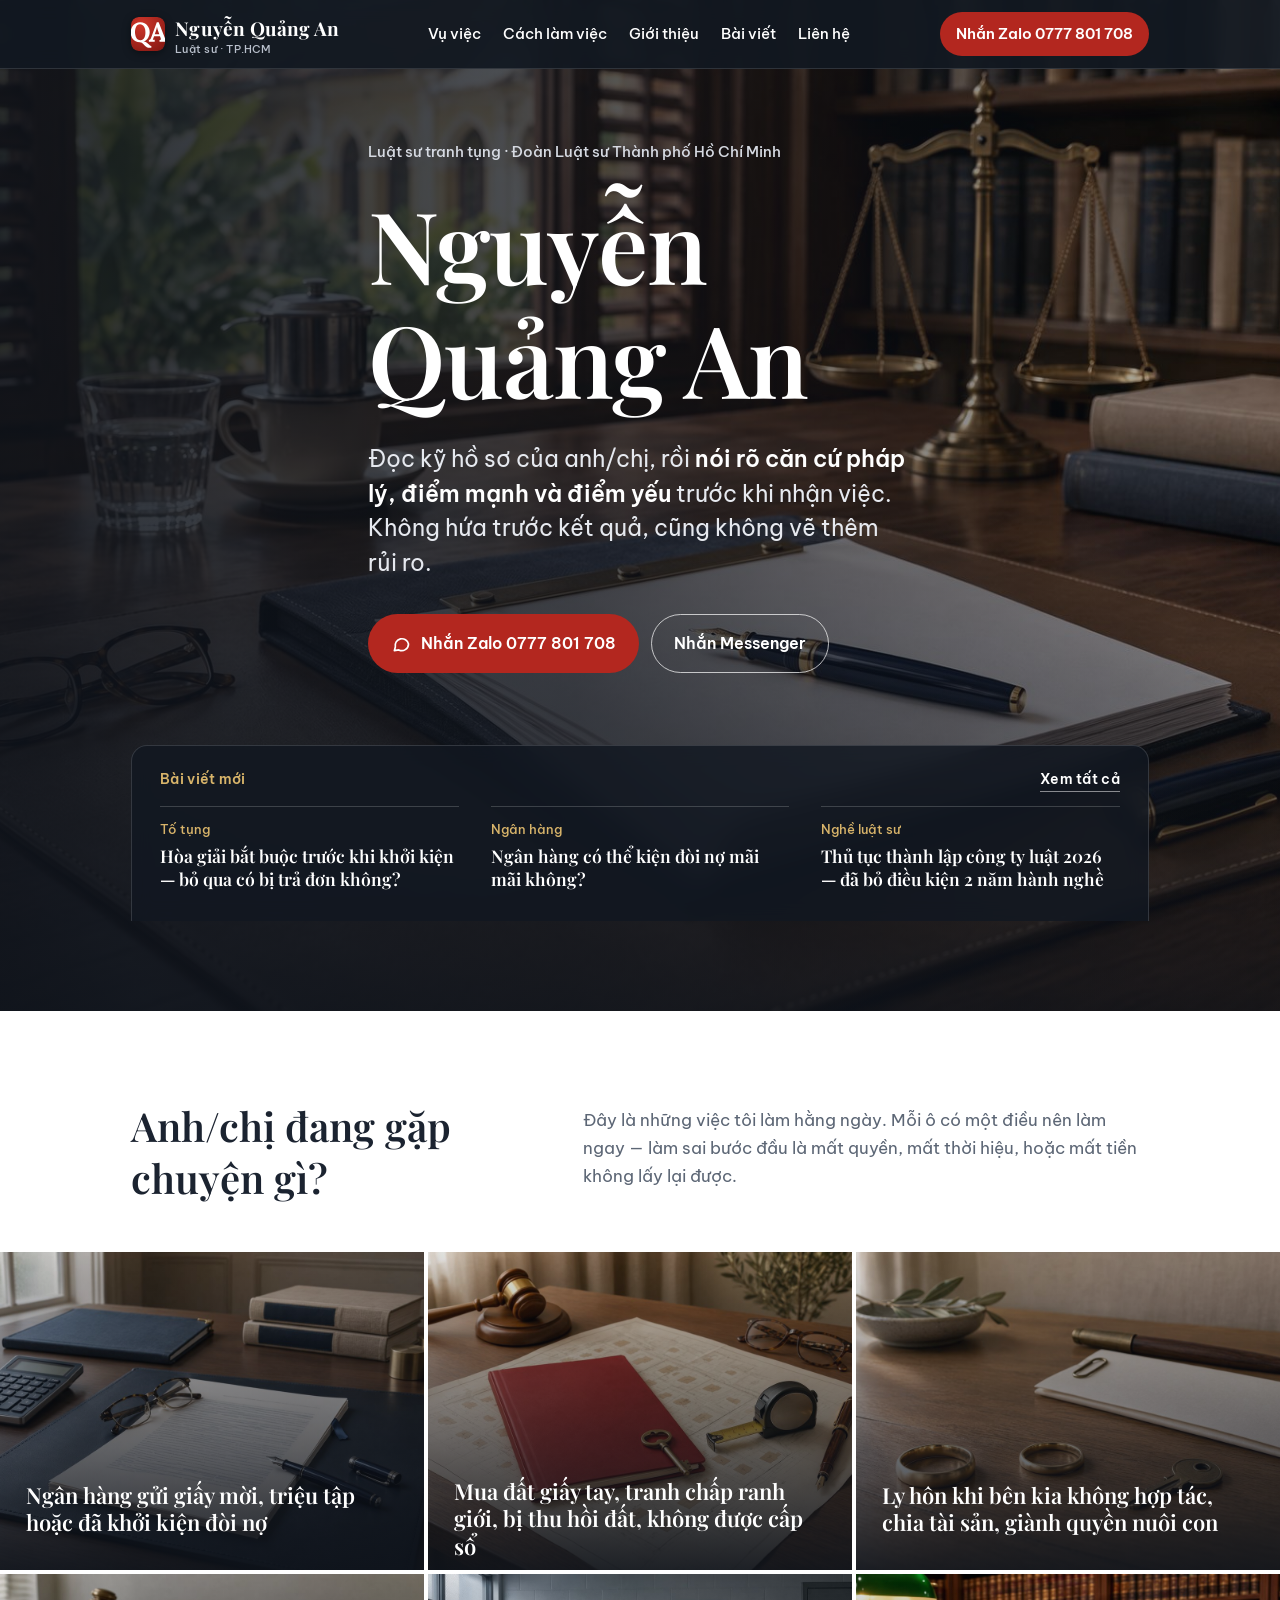
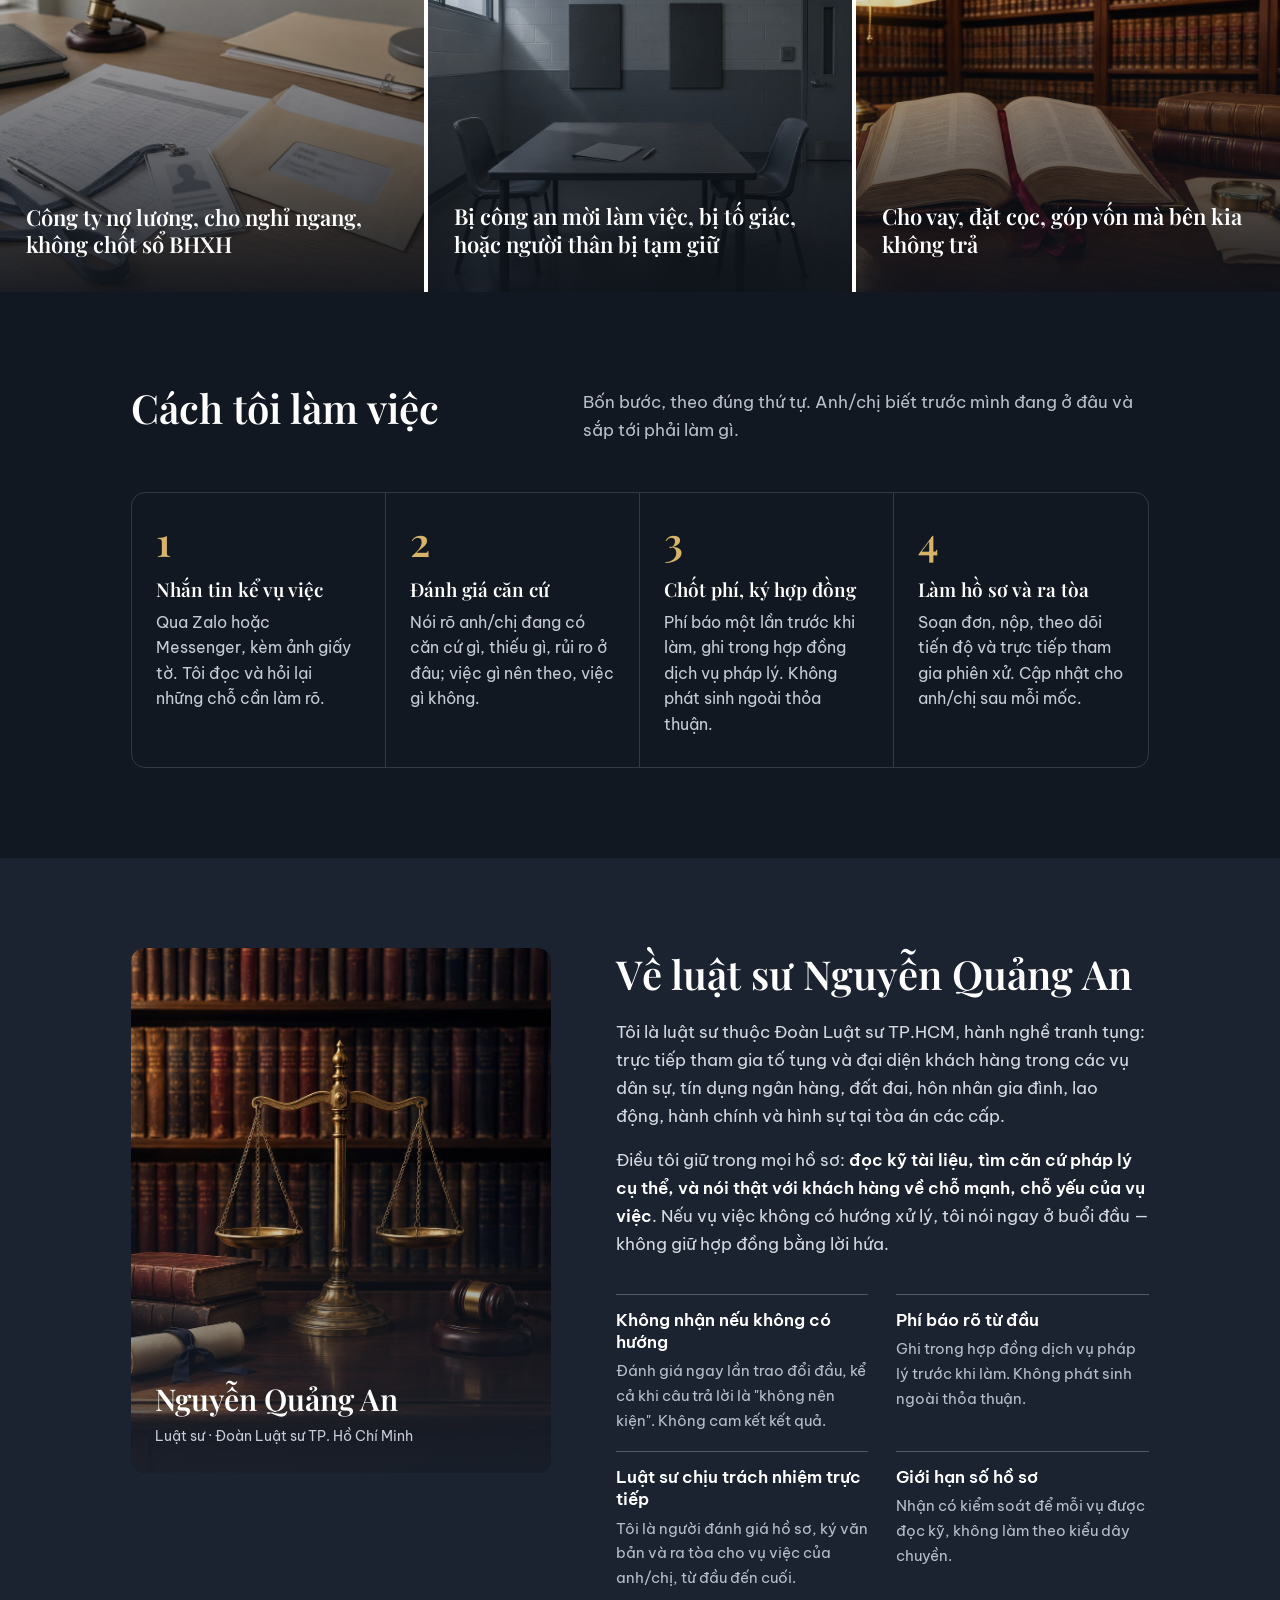
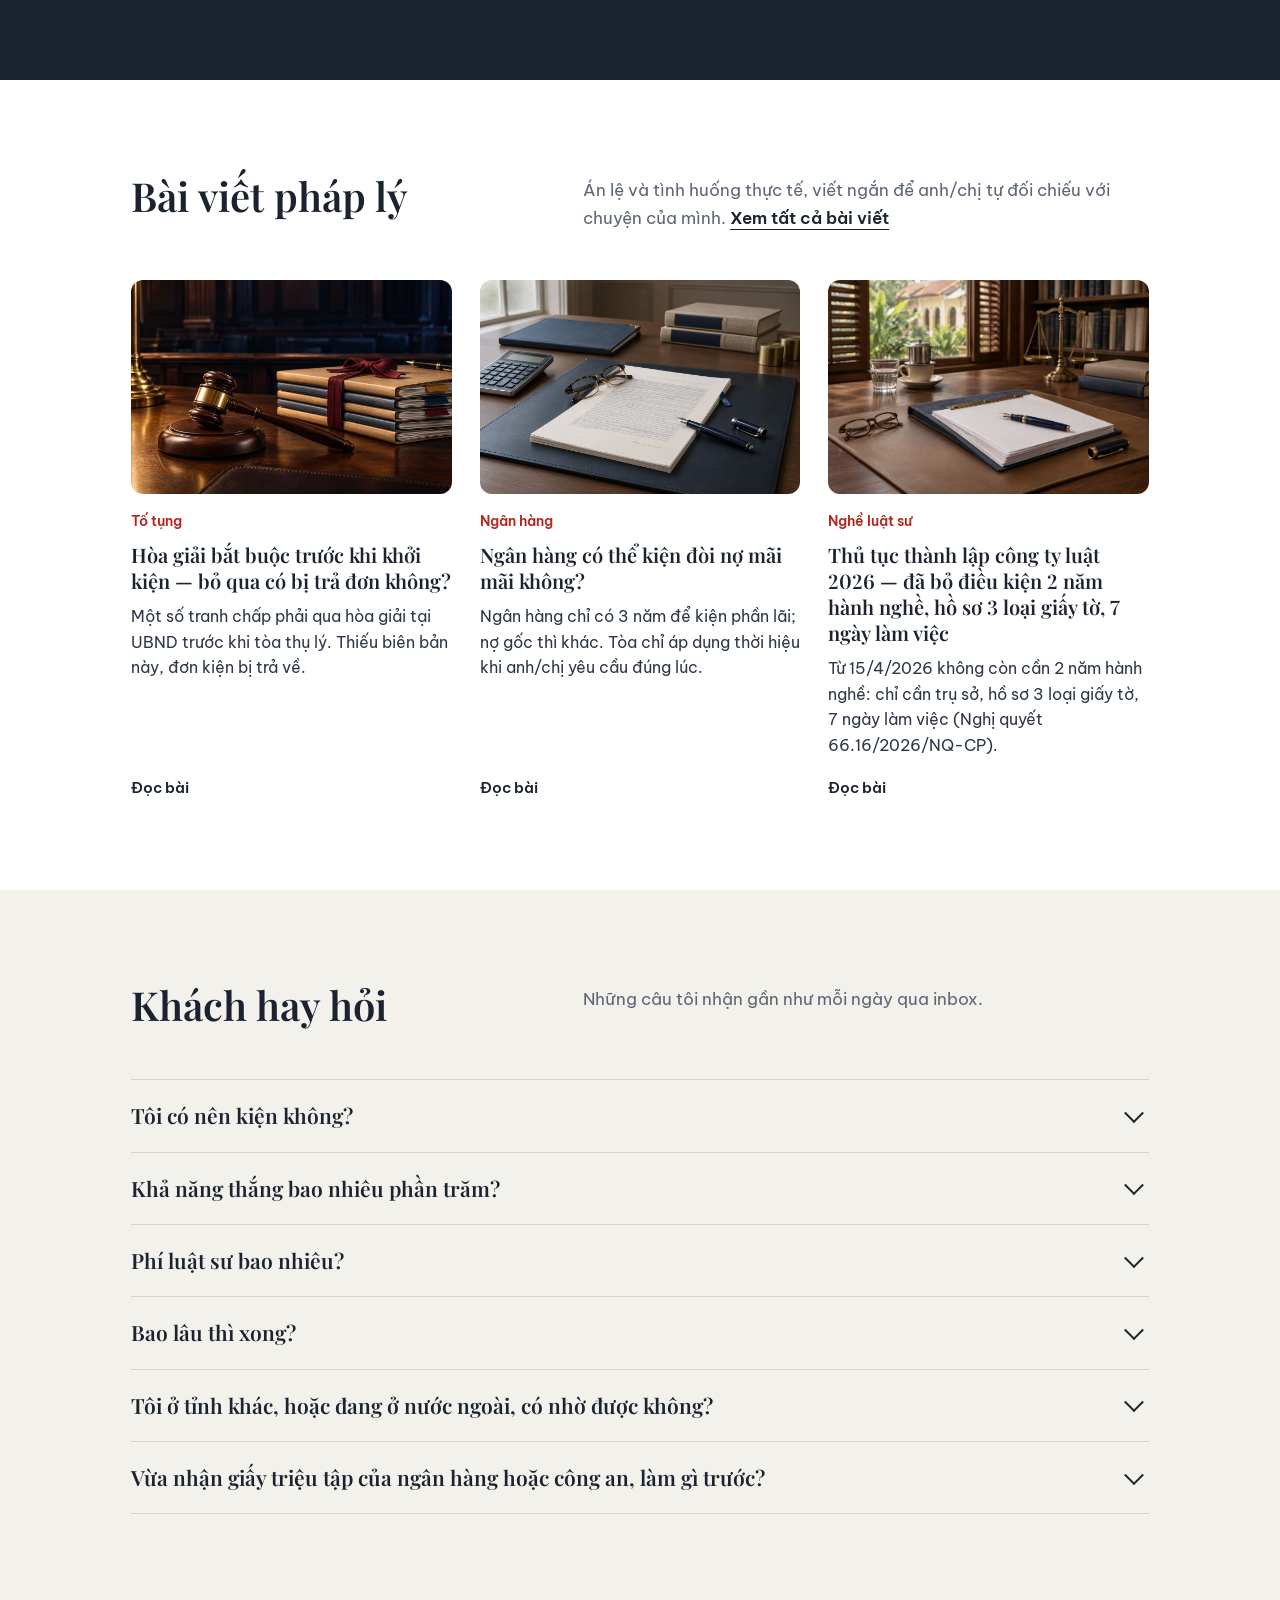
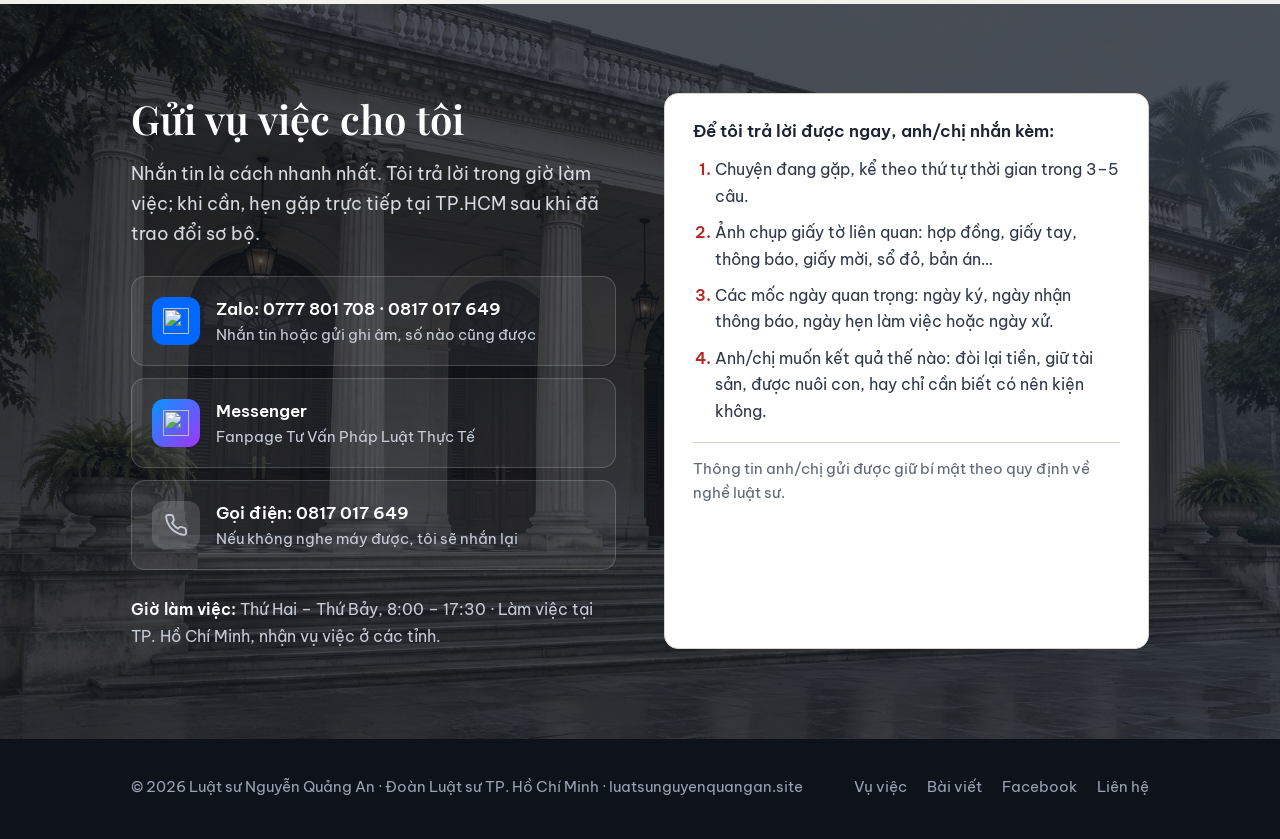
==== commit 857e3438: "Logo QA do moi: favicon + header" ====
--- a/index.html
+++ b/index.html
@@ -4,6 +4,7 @@
 <meta charset="UTF-8">
 <meta name="viewport" content="width=device-width, initial-scale=1.0">
 <title>Luật sư Nguyễn Quảng An – Tranh chấp ngân hàng, đất đai, ly hôn tại TP.HCM</title>
+<link rel="icon" href="favicon.svg" type="image/svg+xml"><link rel="icon" href="favicon.ico" sizes="any"><link rel="apple-touch-icon" href="apple-touch-icon.png">
 <meta name="description" content="Luật sư Nguyễn Quảng An (Đoàn Luật sư TP.HCM) nhận và trả lời vụ việc qua Zalo, Messenger: tranh chấp ngân hàng, đất đai, ly hôn, lao động, hình sự. Đánh giá căn cứ pháp lý rõ ràng trước khi nhận hồ sơ.">
 <link rel="canonical" href="https://luatsunguyenquangan.site/">
 <meta property="og:title" content="Luật sư Nguyễn Quảng An – TP.HCM">
@@ -13,7 +14,7 @@
 <link rel="preconnect" href="https://fonts.googleapis.com">
 <link rel="preconnect" href="https://fonts.gstatic.com" crossorigin>
 <link href="https://fonts.googleapis.com/css2?family=Playfair+Display:ital,wght@0,600;0,700;1,600&family=Be+Vietnam+Pro:wght@400;500;600&display=swap" rel="stylesheet">
-<link rel="stylesheet" href="style.css?v=20261114e">
+<link rel="stylesheet" href="style.css?v=20261114f">
 <script type="application/ld+json">
 {"@context":"https://schema.org","@type":"Attorney","name":"Luật sư Nguyễn Quảng An","url":"https://luatsunguyenquangan.site/","telephone":"+84777801708","areaServed":"Việt Nam","address":{"@type":"PostalAddress","addressLocality":"Thành phố Hồ Chí Minh","addressCountry":"VN"},"memberOf":{"@type":"Organization","name":"Đoàn Luật sư TP.HCM"}}
 </script>
@@ -22,7 +23,7 @@
 
 <header class="top dark" id="top">
   <div class="wrap">
-    <a class="brand" href="index.html"><span class="mark">LS</span><span>Nguyễn Quảng An<small>Luật sư · TP.HCM</small></span></a>
+    <a class="brand" href="index.html"><img class="mark" src="favicon.svg" alt="" width="34" height="34"><span>Nguyễn Quảng An<small>Luật sư · TP.HCM</small></span></a>
     <nav class="nav" aria-label="Chính">
       <a href="#van-de">Vụ việc</a>
       <a href="#cach-lam">Cách làm việc</a>
--- a/style.css
+++ b/style.css
@@ -33,7 +33,7 @@
 .top{position:sticky;top:0;z-index:50;background:rgba(255,255,255,.94);backdrop-filter:blur(10px);border-bottom:1px solid var(--line)}
 .top .wrap{display:flex;align-items:center;justify-content:space-between;height:68px;gap:16px}
 .brand{white-space:nowrap;font-family:var(--serif);font-size:19px;font-weight:700;letter-spacing:.01em;display:flex;align-items:center;gap:10px}
-.brand .mark{width:30px;height:30px;border:2px solid var(--ink);border-radius:50%;display:grid;place-items:center;font-size:11px;font-weight:700;font-family:var(--sans);letter-spacing:.04em}
+.brand .mark{width:34px;height:34px;border-radius:8px;display:block;flex:none;box-shadow:0 2px 6px rgba(0,0,0,.18)}
 .brand small{display:block;font-family:var(--sans);font-weight:500;font-size:11px;color:var(--muted);letter-spacing:.02em;line-height:1}
 .nav{display:flex;gap:22px;font-size:14.5px;white-space:nowrap;font-weight:500;color:var(--ink-2)}
 .nav a:hover{color:var(--seal)}
@@ -298,7 +298,7 @@
 /* ===== v2 — theo bố cục các hãng luật lớn: header tối, hero ảnh tràn, ô ảnh lớn ===== */
 .top.dark{background:rgba(18,24,33,.92);border-bottom-color:rgba(255,255,255,.12);color:#fff}
 .top.dark .brand,.top.dark .nav{color:#fff}
-.top.dark .brand .mark{border-color:#fff}
+.top.dark .brand .mark{box-shadow:0 2px 8px rgba(0,0,0,.4)}
 .top.dark .brand small{color:#B9C0CC}
 .top.dark .nav a:hover{color:#F0B9B4}
 .top.dark .top-cta{background:var(--seal)}
